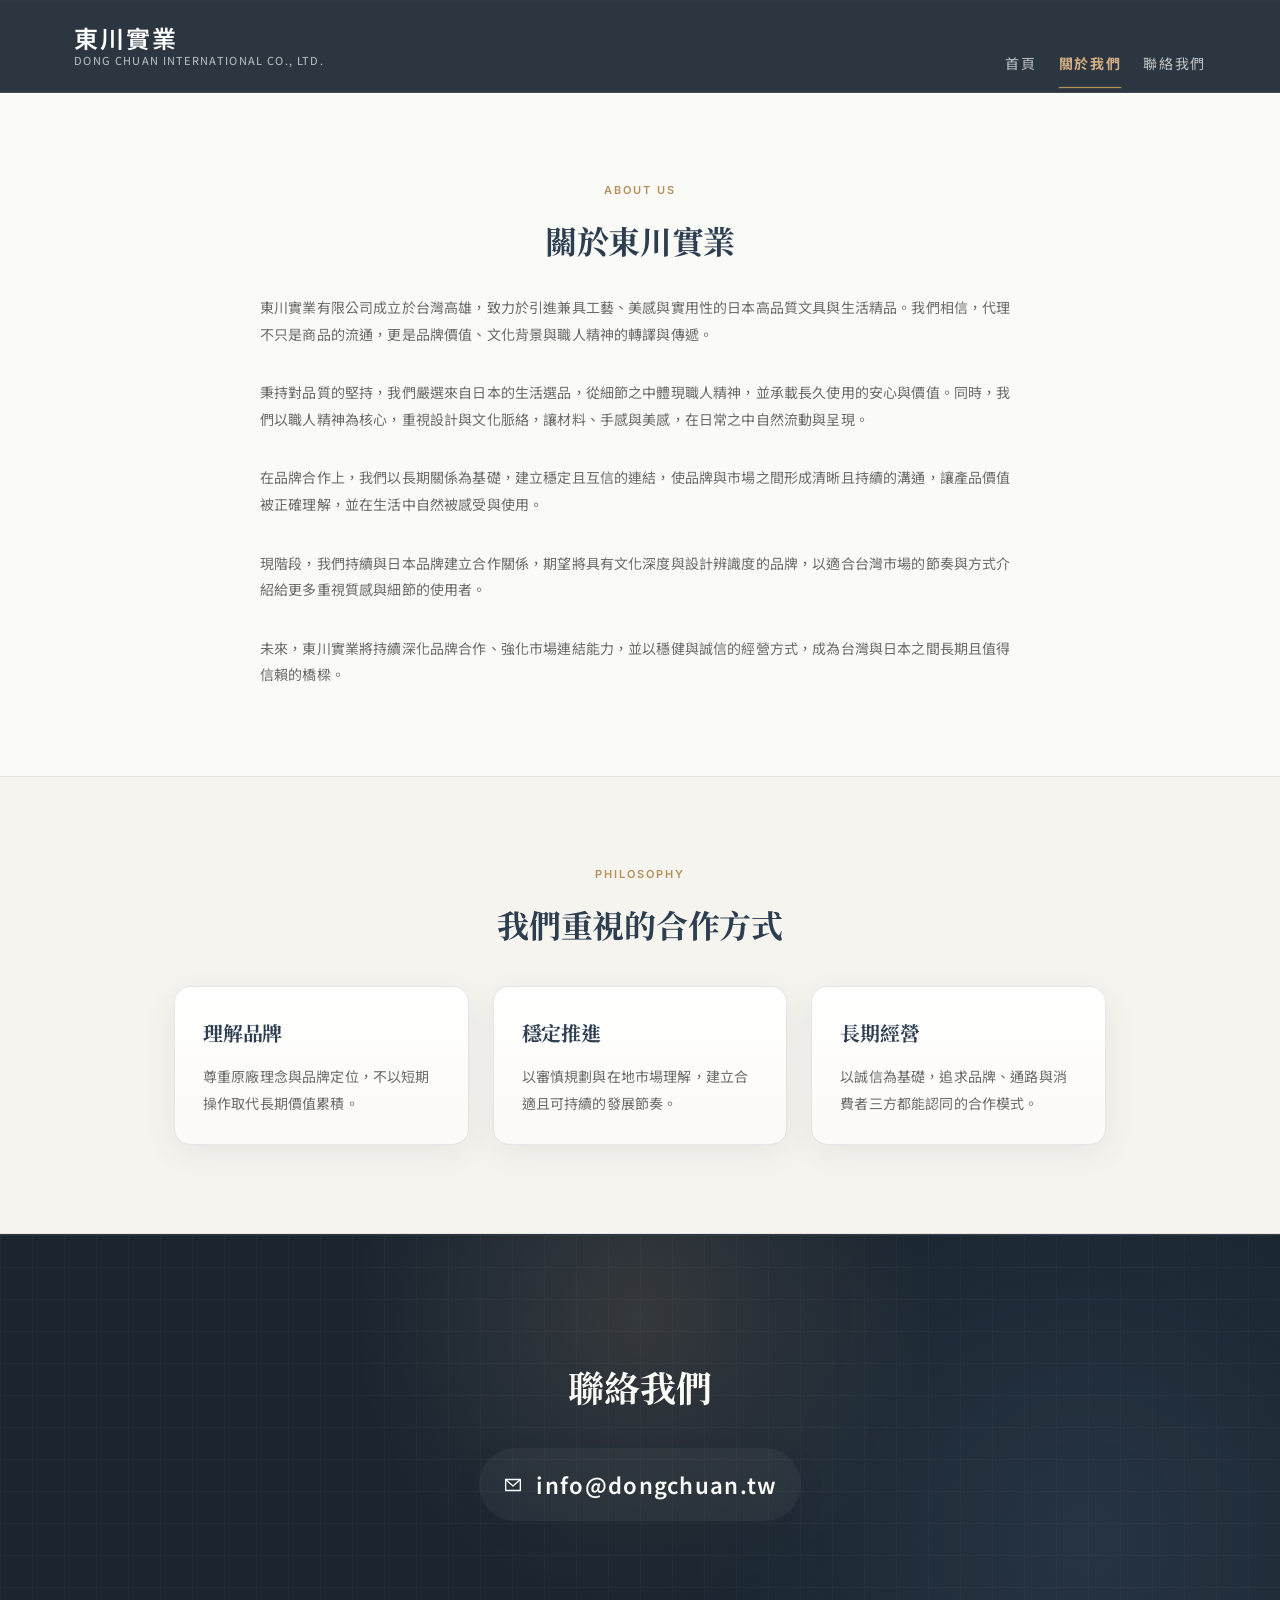
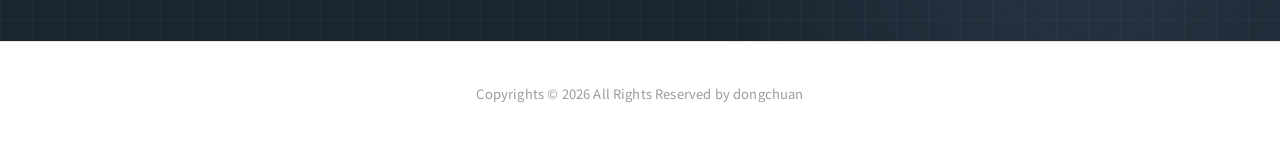
==== about/index.html @ af698794 "首頁增加代理的產品卡片" ====
<!DOCTYPE html>
<html lang="zh-Hant">
<head>
  <meta charset="UTF-8" />
  <meta name="viewport" content="width=device-width, initial-scale=1.0" />
  <meta name="description" content="關於東川實業有限公司 - 來自高雄的日本高級文具與生活精品代理夥伴。" />
  <title>關於我們 | 東川實業有限公司</title>
  <link rel="preconnect" href="https://fonts.googleapis.com">
  <link rel="preconnect" href="https://fonts.gstatic.com" crossorigin>
  <link href="https://fonts.googleapis.com/css2?family=Noto+Sans+TC:wght@300;400;500;600;700&family=Noto+Serif+TC:wght@400;600;700&family=Inter:wght@300;400;500;600;700&display=swap" rel="stylesheet">
  <link rel="stylesheet" href="/assets/css/style.css" />
</head>
<body class="about-page page-active-blue">
  <header class="site-header">
    <div class="container nav-wrap">
      <a href="/home/" class="logo" aria-label="東川實業首頁">
        <img class="logo-mark" src="/assets/images/dc-logo.png" alt="東川實業 logo" style="display:none;" />
        <span class="logo-text">
          <strong class="">東川實業</strong>
          <small>Dong Chuan International Co., Ltd.</small>
        </span>
      </a>

      <button class="nav-toggle" id="navToggle" aria-label="切換選單" aria-expanded="false" aria-controls="siteNav">
        <span></span><span></span><span></span>
      </button>

      <nav class="site-nav" id="siteNav">
        <a href="/home/" class="">首頁</a>
        <a href="/about/" class="active">關於我們</a>
        <a href="/contact/" class="">聯絡我們</a>
      </nav>
    </div>
  </header>

  <main>
    <section class="section about-intro">
      <div class="container narrow">
        <div class="section-heading center">
          <p class="eyebrow">ABOUT US</p>
          <h2 class="">關於東川實業</h2>
        </div>
        <p class="lead">
          東川實業有限公司成立於台灣高雄，致力於引進兼具工藝、美感與實用性的日本高品質文具與生活精品。我們相信，代理不只是商品的流通，更是品牌價值、文化背景與職人精神的轉譯與傳遞。
        </p>
        <p class="lead">
          秉持對品質的堅持，我們嚴選來自日本的生活選品，從細節之中體現職人精神，並承載長久使用的安心與價值。同時，我們以職人精神為核心，重視設計與文化脈絡，讓材料、手感與美感，在日常之中自然流動與呈現。
        </p>
        <p class="lead">
          在品牌合作上，我們以長期關係為基礎，建立穩定且互信的連結，使品牌與市場之間形成清晰且持續的溝通，讓產品價值被正確理解，並在生活中自然被感受與使用。
        </p>
        <p class="lead">
          現階段，我們持續與日本品牌建立合作關係，期望將具有文化深度與設計辨識度的品牌，以適合台灣市場的節奏與方式介紹給更多重視質感與細節的使用者。
        </p>
        <p class="lead">
          未來，東川實業將持續深化品牌合作、強化市場連結能力，並以穩健與誠信的經營方式，成為台灣與日本之間長期且值得信賴的橋樑。
        </p>
      </div>
    </section>

    <section class="section tone-block">
      <div class="container narrow">
        <div class="section-heading center">
          <p class="eyebrow">PHILOSOPHY</p>
          <h2 class="">我們重視的合作方式</h2>
        </div>
        <div class="philosophy-grid">
          <article>
            <h3>理解品牌</h3>
            <p>尊重原廠理念與品牌定位，不以短期操作取代長期價值累積。</p>
          </article>
          <article>
            <h3>穩定推進</h3>
            <p>以審慎規劃與在地市場理解，建立合適且可持續的發展節奏。</p>
          </article>
          <article>
            <h3>長期經營</h3>
            <p>以誠信為基礎，追求品牌、通路與消費者三方都能認同的合作模式。</p>
          </article>
        </div>
      </div>
    </section>

    <section class="contact-cta">
      <div class="container">
        <h2 class="contact-cta-title">
          聯絡我們
        </h2>

        <a href="mailto:info@dongchuan.tw" class="contact-cta-link">
          <svg viewBox="0 0 24 24" fill="none" stroke-width="1.5" stroke-linecap="round" stroke-linejoin="round" aria-hidden="true">
            <path d="M4 6h16v12H4z"></path>
            <path d="M4 6l8 7 8-7"></path>
          </svg>
          <span>
            info@dongchuan.tw
          </span>
        </a>
      </div>
    </section>
  </main>

  <footer class="site-footer copyright-bar">
    <div class="container footer-grid footer-grid-center">
      <div>
        <p>Copyrights © <span id="year">2026</span> All Rights Reserved by dongchuan</p>
      </div>
    </div>
  </footer>

  <script src="/assets/js/main.js"></script>
</body>
</html>
---- assets/css/style.css ----
/* ============================================================
   Dong Chuan CIS-inspired site theme
   ============================================================ */
:root {
  --primary-light: #5d7a96;
  --primary: #2c3e50;
  --primary-dark: #1a2530;
  --accent-light: #d4af84;
  --accent: #b5915a;
  --accent-dark: #8b6d3e;
  --bg: #fafaf7;
  --surface: #ffffff;
  --surface-soft: #f6f4ef;
  --border: #e8e3db;
  --text: #1c1c1e;
  --text-secondary: #6b6b6b;
  --text-muted: #9b9b9b;
  --success: #4a8c6a;
  --warning: #d4935a;
  --error: #c05151;
  --info: #4a7ab5;
  --font-serif: "Noto Serif TC", serif;
  --font-sans: "Noto Sans TC", "Helvetica Neue", sans-serif;
  --font-en: "Inter", sans-serif;
  --shadow-soft: 0 1px 4px rgba(44, 62, 80, 0.06);
  --shadow-card: 0 2px 8px rgba(44, 62, 80, 0.08);
  --shadow-medium: 0 4px 16px rgba(44, 62, 80, 0.1);
  --radius-xs: 4px;
  --radius-sm: 8px;
  --radius-md: 12px;
  --radius-lg: 16px;
  --radius-xl: 24px;
  --radius-full: 9999px;
  --transition: all 0.2s ease;
}

*,
*::before,
*::after {
  box-sizing: border-box;
}

html {
  scroll-behavior: smooth;
}

body {
  margin: 0;
  font-family: var(--font-sans);
  background: var(--bg);
  color: var(--text);
  line-height: 1.8;
  letter-spacing: 0.01em;
  -webkit-font-smoothing: antialiased;
  text-rendering: optimizeLegibility;
}

img {
  max-width: 100%;
  display: block;
}

a {
  color: inherit;
  text-decoration: none;
}

code {
  font-family: "SF Mono", "Menlo", monospace;
  background: #f0ede8;
  color: var(--primary);
  padding: 1px 6px;
  border-radius: 4px;
  font-size: 0.85em;
}

.container {
  max-width: 1180px;
  margin: 0 auto;
  padding: 0 24px;
}

/* ============================================================
   Header & Navigation
   ============================================================ */
.site-header {
  position: sticky;
  top: 0;
  z-index: 100;
  background: rgba(26, 37, 48, 0.92);
  backdrop-filter: blur(18px);
  -webkit-backdrop-filter: blur(18px);
  border-bottom: 1px solid rgba(232, 227, 219, 0.12);
  box-shadow: 0 1px 0 rgba(255, 255, 255, 0.03) inset;
}

.nav-wrap {
  display: flex;
  justify-content: space-between;
  align-items: center;
  gap: 24px;
  min-height: 92px;
}

.logo {
  display: flex;
  align-items: center;
  gap: 22px;
  color: #ffffff;
}

.logo-mark {
  display: block;
  width: auto;
  height: calc(28px * 1.05 + 10px + 12px * 1.1);
  max-width: 120px;
  flex-shrink: 0;
  object-fit: contain;
  object-position: center;
}

.logo-text {
  display: flex;
  flex-direction: column;
  gap: 4px;
  line-height: 1.25;
  justify-content: center;
}

.logo-text strong {
  font-size: 24px;
  font-weight: 600;
  letter-spacing: 0.08em;
  color: #ffffff;
  line-height: 1.05;
}

.logo-text small {
  font-size: 11px;
  letter-spacing: 0.12em;
  color: rgba(250, 250, 247, 0.72);
  line-height: 1.15;
  text-transform: uppercase;
}

.site-nav {
  display: flex;
  align-items: flex-end;
  justify-content: flex-end;
  gap: 22px;
  align-self: flex-end;
  margin-bottom: 4px;
}

.site-nav a {
  position: relative;
  display: inline-block;
  color: rgba(250, 250, 247, 0.72);
  font-size: 14px;
  letter-spacing: 0.12em;
  padding: 10px 0 12px;
  transition: color 0.2s ease;
  text-transform: uppercase;
}

.site-nav a:hover,
.site-nav a.active {
  color: #ffffff;
}

.site-nav a.active::after {
  content: "";
  position: absolute;
  left: 0;
  right: 0;
  bottom: 0;
  height: 1px;
  background: var(--accent);
  box-shadow: 0 0 0 1px rgba(181, 145, 90, 0.12);
}

.page-active-blue .site-nav a.active {
  color: var(--accent-light);
  font-weight: 700;
}

.nav-toggle {
  display: none;
  width: 44px;
  height: 44px;
  border: 0;
  background: transparent;
  padding: 0;
  cursor: pointer;
  align-items: center;
  justify-content: center;
  color: #ffffff;
  flex-direction: column;
  gap: 4px;
}

.nav-toggle span {
  display: block;
  width: 16px;
  height: 2px;
  background: #ffffff;
}

/* Old nav aliases kept for compatibility */
.navbar {
  display: flex;
  justify-content: space-between;
  align-items: center;
  gap: 20px;
  min-height: 76px;
  padding: 0;
  border-bottom: 1px solid rgba(217, 214, 207, 0.85);
  background: rgba(246, 244, 239, 0.9);
  backdrop-filter: blur(14px);
}

.nav-links {
  display: flex;
  align-items: center;
  flex-wrap: wrap;
  gap: 24px;
}

.nav-links a {
  font-size: 13px;
  color: var(--text-secondary);
  letter-spacing: 0.08em;
  transition: color 0.25s ease;
}

.nav-links a:hover {
  color: var(--primary);
}

.logo-placeholder {
  width: 42px;
  height: 42px;
  border: 1px solid var(--primary);
  display: flex;
  align-items: center;
  justify-content: center;
  font-size: 12px;
  letter-spacing: 0.18em;
  background: transparent;
}

.logo img {
  height: 40px;
  width: auto;
  display: block;
}

/* ============================================================
   Hero
   ============================================================ */
.home-hero {
  position: relative;
  overflow: hidden;
  min-height: 84vh;
  display: flex;
  align-items: center;
  justify-content: center;
  text-align: center;
  padding: 96px 0;
  background-color: var(--primary-dark);
  background-image:
    linear-gradient(rgba(26, 37, 48, 0.60), rgba(26, 37, 48, 0.68)),
    url('/assets/images/hero-bg.jpg'),
    radial-gradient(ellipse 55% 50% at 75% 25%, rgba(181, 145, 90, 0.18) 0%, transparent 70%),
    radial-gradient(ellipse 42% 58% at 15% 75%, rgba(93, 122, 150, 0.24) 0%, transparent 70%),
    linear-gradient(rgba(250, 250, 247, 0.03) 1px, transparent 1px),
    linear-gradient(90deg, rgba(250, 250, 247, 0.03) 1px, transparent 1px);
  background-position: center center, center center, center center, center center, top left, top left;
  background-repeat: no-repeat, no-repeat, no-repeat, no-repeat, repeat, repeat;
  background-size: 100% 100%, cover, 100% 100%, 100% 100%, 32px 32px, 32px 32px;
}

.home-hero::before {
  content: "";
  position: absolute;
  inset: 0;
  background: linear-gradient(180deg, rgba(26, 37, 48, 0.1), rgba(26, 37, 48, 0.35));
  pointer-events: none;
}

.home-hero-overlay {
  position: absolute;
  inset: 0;
  background:
    radial-gradient(circle at 50% 20%, rgba(212, 175, 132, 0.14), transparent 40%),
    radial-gradient(circle at 85% 75%, rgba(93, 122, 150, 0.16), transparent 35%);
  pointer-events: none;
}

.home-hero-inner {
  position: relative;
  z-index: 1;
  max-width: 760px;
  padding: 96px 24px;
  text-align: center;
}

.hero-eyebrow,
.section-eyebrow,
.group-label,
.type-tag,
.font-role {
  display: inline-flex;
  align-items: center;
  gap: 10px;
  font-family: var(--font-en);
  font-size: 11px;
  font-weight: 700;
  letter-spacing: 0.18em;
  text-transform: uppercase;
  color: var(--accent);
}

.hero-eyebrow {
  margin-bottom: 18px;
  justify-content: center;
}

.hero-eyebrow::before,
.hero-eyebrow::after,
.section-eyebrow span,
.group-label-dot {
  content: "";
  display: block;
  width: 20px;
  height: 1px;
  background: currentColor;
  opacity: 0.6;
}

.section-eyebrow span {
  width: 18px;
}

.home-hero-title {
  margin: 0;
  font-family: var(--font-serif);
  font-size: clamp(42px, 6vw, 64px);
  line-height: 1.18;
  font-weight: 700;
  letter-spacing: -0.02em;
  color: #fafaf7;
}

.home-hero-copy {
  margin: 22px auto 0;
  max-width: 620px;
  font-size: 15px;
  line-height: 1.9;
  color: rgba(250, 250, 247, 0.72);
}

.hero-chips {
  display: flex;
  flex-wrap: wrap;
  justify-content: center;
  gap: 12px;
  margin-top: 36px;
}

.hero-chip {
  display: inline-flex;
  align-items: center;
  gap: 10px;
  padding: 8px 16px 8px 10px;
  border-radius: var(--radius-full);
  border: 1px solid rgba(255, 255, 255, 0.1);
  background: rgba(255, 255, 255, 0.06);
  backdrop-filter: blur(8px);
}

.chip-dot {
  width: 14px;
  height: 14px;
  border-radius: 50%;
  flex-shrink: 0;
}

.chip-label {
  font-family: var(--font-en);
  font-size: 11px;
  font-weight: 500;
  letter-spacing: 0.08em;
  color: rgba(250, 250, 247, 0.78);
}

.hero,
.page-hero {
  position: relative;
}

.page-hero {
  background: #ffffff;
  border-bottom: 1px solid var(--border);
}

.small-hero {
  padding: 120px 0 110px;
}

.narrow {
  max-width: 980px;
}

.eyebrow {
  margin: 0 0 18px;
  font-size: 12px;
  letter-spacing: 0.16em;
  color: var(--text-muted);
}

.page-hero h1,
.section-heading h2,
.team-card h3,
.philosophy-grid h3,
.contact-card h3,
.home-value-title,
.contact-cta-title,
.home-placeholder-title {
  color: var(--primary);
}

.page-hero h1 {
  margin: 0;
  font-family: var(--font-serif);
  font-size: clamp(40px, 5vw, 52px);
  line-height: 1.35;
  font-weight: 700;
  letter-spacing: 0.05em;
}

/* ============================================================
   Shared Section Structure
   ============================================================ */
.section {
  background: var(--bg);
  border-bottom: 1px solid var(--border);
}

.section:last-of-type {
  border-bottom: none;
}

.section .container,
.home-values-wrap,
.home-placeholder-wrap {
  padding-top: 88px;
  padding-bottom: 88px;
}

.section-heading h2,
.home-placeholder-title {
  margin: 0 0 14px;
  font-family: var(--font-serif);
  font-size: clamp(28px, 3vw, 36px);
  font-weight: 700;
  letter-spacing: -0.01em;
}

.section-heading.center {
  text-align: center;
}

.section-heading.left {
  text-align: left;
}

.section-desc {
  margin: 0;
  max-width: 620px;
  font-size: 14px;
  line-height: 1.9;
  color: var(--text-secondary);
}

.section-heading.center .section-desc {
  margin-left: auto;
  margin-right: auto;
}

.lead,
.two-col-story p,
.philosophy-grid p,
.team-card p,
.site-footer p,
.contact-card p,
.contact-card small,
.form-note,
.form-status {
  color: var(--text-secondary);
}

.lead {
  margin: 32px 0 0;
  max-width: 760px;
  font-size: 14px;
  line-height: 2.05;
}

/* ============================================================
   Homepage
   ============================================================ */
.home-values-grid,
.philosophy-grid,
.footer-grid,
.color-grid,
.semantic-grid,
.shadow-grid,
.radius-grid,
.component-grid,
.font-cards {
  display: grid;
}

.home-values-grid {
  grid-template-columns: repeat(3, 1fr);
  gap: 24px;
  margin-top: 36px;
}

.home-value-card,
.philosophy-grid article,
.contact-form-panel,
.info-panel,
.contact-info,
.contact-card,
.team-card {
  border: 1px solid var(--border);
  background: var(--surface);
  box-shadow: var(--shadow-soft);
}

.home-value-card {
  min-height: 100%;
  padding: 30px 28px;
  border-radius: var(--radius-lg);
  background: linear-gradient(180deg, #ffffff 0%, #fbfaf6 100%);
}

.home-value-title {
  margin: 0 0 14px;
  font-family: var(--font-serif);
  font-size: 22px;
  font-weight: 700;
}

.home-value-copy {
  margin: 0;
  font-size: 14px;
  line-height: 1.9;
  color: var(--text-secondary);
}

.home-placeholder-title {
  text-align: center;
}

.home-product-card {
  display: flex;
  min-height: 320px;
  border: 1px solid var(--border);
  border-radius: var(--radius-lg);
  overflow: hidden;
  background: var(--surface);
  box-shadow: var(--shadow-soft);
}

.home-product-image {
  flex: 0 0 46%;
  background: linear-gradient(180deg, #f3efe8 0%, #ece6dd 100%);
  border-right: 1px solid var(--border);
  display: flex;
  align-items: center;
  justify-content: center;
  padding: 24px;
}

.home-product-placeholder {
  width: 100%;
  height: 100%;
  min-height: 260px;
  border-radius: var(--radius-md);
  border: 1px dashed rgba(44, 62, 80, 0.22);
  background:
    linear-gradient(135deg, rgba(93, 122, 150, 0.14), rgba(181, 145, 90, 0.18)),
    repeating-linear-gradient(
      -45deg,
      rgba(255, 255, 255, 0.35) 0,
      rgba(255, 255, 255, 0.35) 12px,
      rgba(255, 255, 255, 0.18) 12px,
      rgba(255, 255, 255, 0.18) 24px
    );
  display: flex;
  align-items: center;
  justify-content: center;
  font-family: var(--font-en);
  font-size: 12px;
  letter-spacing: 0.18em;
  text-transform: uppercase;
  color: rgba(44, 62, 80, 0.56);
}

.home-product-photo {
  width: 100%;
  height: 100%;
  min-height: 260px;
  border-radius: var(--radius-md);
  object-fit: cover;
  object-position: center;
  display: block;
}

.home-product-content {
  flex: 1;
  padding: 42px 44px;
  display: flex;
  flex-direction: column;
  justify-content: center;
}

.home-product-title {
  margin: 0 0 14px;
  font-family: var(--font-serif);
  font-size: clamp(24px, 3.2vw, 32px);
  line-height: 1.42;
  font-weight: 700;
  color: var(--primary);
}

.home-product-copy {
  margin: 0;
  max-width: 560px;
  font-size: 14px;
  line-height: 1.95;
  color: var(--text-secondary);
}

/* ============================================================
   Homepage Typography (CIS Text System)
   ============================================================ */
.home-page .home-hero-title {
  font-family: var(--font-serif);
  font-size: clamp(36px, 6vw, 56px);
  line-height: 1.2;
  letter-spacing: -0.01em;
  font-weight: 700;
}

.home-page .home-hero-copy {
  font-family: var(--font-sans);
  font-size: 15px;
  line-height: 1.8;
  color: rgba(250, 250, 247, 0.45);
}

.home-page .section-eyebrow {
  font-family: var(--font-en);
  font-size: 11px;
  font-weight: 600;
  letter-spacing: 0.18em;
}

.home-page .section-heading h2 {
  font-family: var(--font-serif);
  font-size: 32px;
  line-height: 1.35;
  letter-spacing: -0.01em;
}

.home-page .section-desc,
.home-page .home-value-copy {
  font-family: var(--font-sans);
  font-size: 14px;
  line-height: 1.9;
}

.home-page .home-value-title {
  font-family: var(--font-serif);
  font-size: 22px;
  line-height: 1.45;
  letter-spacing: -0.01em;
  color: var(--accent);
}

/* ============================================================
   About Typography (CIS Text System)
   ============================================================ */
.about-page .eyebrow {
  font-family: var(--font-en);
  font-size: 11px;
  font-weight: 600;
  letter-spacing: 0.18em;
  text-transform: uppercase;
  color: var(--accent);
}

.about-page .section-heading h2,
.about-page .philosophy-grid h3 {
  font-family: var(--font-serif);
  letter-spacing: -0.01em;
}

.about-page .section-heading h2 {
  font-size: 32px;
  line-height: 1.35;
}

.about-page .lead,
.about-page .philosophy-grid p {
  font-family: var(--font-sans);
  font-size: 14px;
  line-height: 1.9;
}

.about-page .lead {
  margin-left: auto;
  margin-right: auto;
}

/* ============================================================
   Contact Typography (CIS Text System)
   ============================================================ */
.contact-page .eyebrow {
  font-family: var(--font-en);
  font-size: 11px;
  font-weight: 600;
  letter-spacing: 0.18em;
  text-transform: uppercase;
  color: var(--accent);
}

.contact-page .section-heading h2 {
  font-family: var(--font-serif);
  font-size: 32px;
  line-height: 1.35;
  letter-spacing: -0.01em;
}

.contact-page .contact-form label span {
  font-family: var(--font-en);
  font-size: 11px;
  font-weight: 600;
  letter-spacing: 0.14em;
  text-transform: uppercase;
}

.contact-page .contact-form input,
.contact-page .contact-form select,
.contact-page .contact-form textarea {
  font-family: var(--font-sans);
  font-size: 15px;
  line-height: 1.8;
}

.contact-page .contact-form input::placeholder,
.contact-page .contact-form textarea::placeholder {
  font-size: 14px;
}

.contact-page .contact-form .btn-primary,
.contact-page .form-status {
  font-family: var(--font-sans);
}

.tone-block {
  background: var(--surface-soft);
}

.philosophy-grid {
  grid-template-columns: repeat(3, 1fr);
  gap: 24px;
  margin-top: 40px;
}

.philosophy-grid article {
  padding: 28px;
  border-radius: var(--radius-lg);
}

.philosophy-grid h3,
.team-card h3,
.contact-card h3 {
  margin: 0 0 12px;
  font-family: var(--font-serif);
  font-size: 20px;
  font-weight: 700;
}

.philosophy-grid p,
.team-card p,
.contact-card p {
  margin: 0;
  font-size: 14px;
  line-height: 1.9;
}

/* ============================================================
   About / Content Blocks
   ============================================================ */
.two-col-story,
.contact-grid {
  display: grid;
  gap: 48px;
  align-items: start;
}

.two-col-story {
  grid-template-columns: minmax(0, 1.7fr) minmax(280px, 0.9fr);
}

.contact-grid {
  grid-template-columns: minmax(0, 1.45fr) minmax(280px, 0.95fr);
}

.contact-grid-single {
  grid-template-columns: 1fr;
  justify-items: center;
}

.contact-page main {
  position: relative;
  overflow: hidden;
  background:
    radial-gradient(circle at 50% 0%, rgba(212, 175, 132, 0.10), transparent 30%),
    radial-gradient(circle at 90% 12%, rgba(93, 122, 150, 0.10), transparent 26%),
    var(--bg);
}

.contact-page main::before {
  content: "";
  position: absolute;
  inset: 0;
  background:
    linear-gradient(rgba(44, 62, 80, 0.03) 1px, transparent 1px),
    linear-gradient(90deg, rgba(44, 62, 80, 0.03) 1px, transparent 1px);
  background-size: 32px 32px;
  opacity: 0.35;
  pointer-events: none;
}

.contact-page main > * {
  position: relative;
  z-index: 1;
}

.contact-form-wrap {
  width: 100%;
}

.contact-form-panel {
  max-width: 760px;
  margin: 0 auto;
  padding: 48px 44px;
  border-radius: var(--radius-xl);
}

.info-panel,
.contact-info,
.contact-card,
.team-card,
.philosophy-grid article {
  border-radius: var(--radius-lg);
}

.info-panel,
.contact-info {
  background: var(--surface-soft);
}

.info-item + .info-item {
  margin-top: 22px;
  padding-top: 22px;
  border-top: 1px solid var(--border);
}

.info-item span,
.contact-form label span {
  display: block;
  margin-bottom: 8px;
  font-size: 12px;
  letter-spacing: 0.12em;
  color: var(--text-muted);
}

.info-item strong {
  color: var(--primary);
  font-size: 16px;
  font-weight: 500;
  line-height: 1.8;
}

.section-heading h2,
.contact-cta-title {
  font-family: var(--font-serif);
}

.section-heading h2 {
  margin-bottom: 14px;
}

/* ============================================================
   Forms
   ============================================================ */
.contact-form {
  max-width: none;
  margin: 0;
}

.contact-page .contact-form {
  display: flex;
  flex-direction: column;
}

.contact-form-panel .contact-form {
  max-width: 560px;
  margin: 0 auto;
}

.contact-page .contact-form-panel {
  position: relative;
  overflow: hidden;
  background:
    linear-gradient(180deg, rgba(255,255,255,0.98) 0%, rgba(251,250,246,0.98) 100%);
  border: 1px solid rgba(44, 62, 80, 0.10);
  box-shadow:
    0 12px 40px rgba(44, 62, 80, 0.08),
    0 2px 8px rgba(44, 62, 80, 0.05);
}

.contact-form label {
  display: block;
  margin-bottom: 18px;
}

.contact-page .contact-form label span {
  color: var(--accent);
  letter-spacing: 0.16em;
}

.contact-form input,
.contact-form select,
.contact-form textarea {
  width: 100%;
  padding: 16px 0 13px;
  margin-bottom: 0;
  border: 0;
  border-bottom: 1px solid var(--border);
  background: transparent;
  color: var(--primary);
  font: inherit;
}

.contact-form input:focus,
.contact-form select:focus,
.contact-form textarea:focus {
  outline: none;
  border-color: var(--accent);
}

.contact-form input.is-invalid,
.contact-form textarea.is-invalid {
  border-bottom-color: #c94b4b;
}

.field-error {
  display: block;
  min-height: 20px;
  margin-top: 8px;
  font-size: 12px;
  line-height: 1.4;
  color: #c94b4b;
}

.form-status {
  min-height: 24px;
  margin-top: 16px;
}

.form-note,
.form-status,
.contact-card small {
  font-size: 13px;
  line-height: 1.8;
}

textarea {
  height: 120px;
  resize: vertical;
}

/* ============================================================
   Buttons
   ============================================================ */
.btn,
button.btn {
  display: inline-flex;
  align-items: center;
  justify-content: center;
  margin-top: 36px;
  min-height: 48px;
  padding: 0 26px;
  border: 1px solid var(--primary-dark);
  border-radius: var(--radius-full);
  background: transparent;
  color: var(--primary-dark);
  font-size: 12px;
  letter-spacing: 0.12em;
  cursor: pointer;
  transition: all 0.3s ease;
}

.btn:hover,
button.btn:hover {
  background: var(--primary-dark);
  color: #fafaf7;
}

.btn-primary,
.btn-dark {
  border-color: var(--primary-dark);
  background: var(--primary-dark);
  color: #fafaf7;
  box-shadow: 0 6px 18px rgba(26, 37, 48, 0.18);
}

.btn-primary:hover,
.btn-dark:hover {
  background: var(--accent);
  border-color: var(--accent);
  color: #fafaf7;
  box-shadow: 0 10px 24px rgba(181, 145, 90, 0.26);
}

.about-page .philosophy-grid article,
.about-page .contact-cta-link,
.contact-page .contact-cta-link {
  border: 1px solid rgba(44, 62, 80, 0.12);
  box-shadow: 0 8px 32px rgba(44, 62, 80, 0.08);
}

.contact-page .contact-form input,
.contact-page .contact-form select,
.contact-page .contact-form textarea {
  border-bottom: 1px solid rgba(44, 62, 80, 0.18);
  color: var(--primary-dark);
}

.contact-page .contact-form input::placeholder,
.contact-page .contact-form textarea::placeholder {
  color: var(--text-muted);
}

.contact-page .contact-form input:focus,
.contact-page .contact-form select:focus,
.contact-page .contact-form textarea:focus {
  border-color: var(--accent);
}

.contact-page .form-status {
  color: var(--text-secondary);
}

.contact-page .contact-form .btn-primary {
  align-self: flex-end;
}

.about-page .philosophy-grid article {
  background: linear-gradient(180deg, #ffffff 0%, #fbfaf6 100%);
}

/* ============================================================
   Contact CTA & Footer
   ============================================================ */
.contact-cta {
  position: relative;
  overflow: hidden;
  background:
    radial-gradient(circle at 50% 20%, rgba(212, 175, 132, 0.14), transparent 40%),
    radial-gradient(circle at 85% 75%, rgba(93, 122, 150, 0.18), transparent 35%),
    var(--primary-dark);
  border-top: 1px solid rgba(232, 227, 219, 0.1);
}

.contact-cta::before {
  content: "";
  position: absolute;
  inset: 0;
  background:
    linear-gradient(rgba(250, 250, 247, 0.03) 1px, transparent 1px),
    linear-gradient(90deg, rgba(250, 250, 247, 0.03) 1px, transparent 1px);
  background-size: 32px 32px, 32px 32px;
  pointer-events: none;
}

.contact-cta .container {
  position: relative;
  z-index: 1;
  padding-top: 120px;
  padding-bottom: 120px;
  text-align: center;
}

.contact-cta-title {
  margin: 0 0 28px;
  font-size: clamp(28px, 3vw, 36px);
  font-weight: 700;
  color: #fafaf7;
}

.contact-cta-link {
  display: inline-flex;
  align-items: center;
  gap: 12px;
  padding: 16px 22px;
  border-radius: var(--radius-full);
  border: 1px solid rgba(181, 145, 90, 0.45);
  background: rgba(255, 255, 255, 0.04);
  color: #fafaf7;
  transition: var(--transition);
}

.contact-cta-link:hover {
  transform: translateY(-2px);
  border-color: rgba(181, 145, 90, 0.75);
  background: rgba(255, 255, 255, 0.08);
}

.contact-cta-link svg {
  width: 22px;
  height: 22px;
  display: block;
  stroke: currentColor;
}

.contact-cta-link span {
  font-size: 22px;
  font-weight: 600;
  letter-spacing: 0.06em;
}

.about-page .contact-cta-link,
.contact-page .contact-cta-link {
  box-shadow: 0 8px 24px rgba(26, 37, 48, 0.16);
}

.site-footer,
.copyright-bar {
  background: #ffffff;
  border-top: 1px solid var(--border);
}

.footer-grid {
  grid-template-columns: repeat(3, 1fr);
  gap: 24px;
  padding-top: 40px;
  padding-bottom: 40px;
}

.footer-grid.footer-grid-center {
  grid-template-columns: 1fr;
  text-align: center;
}

.footer-title {
  margin: 0 0 8px;
  color: var(--primary);
  font-weight: 500;
}

.site-footer p,
.copyright-bar p {
  margin: 0 0 8px;
  font-size: 13px;
  line-height: 1.9;
  color: var(--text-muted);
}

.copyright-bar .container {
  padding-top: 40px;
  padding-bottom: 40px;
  text-align: center;
}

/* ============================================================
   Utility / Component Library from existing site
   ============================================================ */
.section-text {
  color: var(--text-secondary);
  max-width: 760px;
  font-size: 15px;
  line-height: 2;
}

.color-grid {
  grid-template-columns: repeat(auto-fill, minmax(200px, 1fr));
  gap: 20px;
}

.color-card {
  position: relative;
  background: var(--surface);
  border-radius: var(--radius-md);
  overflow: hidden;
  border: 1px solid var(--border);
  cursor: pointer;
  transition: transform 0.2s ease, box-shadow 0.2s ease;
  box-shadow: var(--shadow-soft);
}

.color-card:hover {
  transform: translateY(-4px);
  box-shadow: var(--shadow-medium);
}

.color-card.copied::after {
  content: "Copied!";
  position: absolute;
  inset: 0;
  background: rgba(44, 62, 80, 0.85);
  color: #fff;
  display: flex;
  align-items: center;
  justify-content: center;
  font-size: 13px;
  font-weight: 600;
  border-radius: var(--radius-md);
  animation: fadeOut 1.2s forwards;
}

.color-swatch {
  height: 100px;
  width: 100%;
}

.color-info {
  padding: 14px 16px;
}

.color-name {
  font-size: 13px;
  font-weight: 600;
  color: var(--text);
  margin-bottom: 4px;
}

.color-hex {
  font-family: "SF Mono", "Menlo", monospace;
  font-size: 12px;
  color: var(--text-muted);
  margin-bottom: 3px;
}

.color-var {
  font-family: "SF Mono", "Menlo", monospace;
  font-size: 11px;
  color: var(--accent);
  margin-bottom: 6px;
}

.color-use {
  font-size: 11px;
  color: var(--text-muted);
  line-height: 1.5;
}

.semantic-grid {
  grid-template-columns: repeat(auto-fill, minmax(200px, 1fr));
  gap: 20px;
}

.semantic-card {
  background: var(--surface);
  border: 1px solid var(--border);
  border-radius: var(--radius-md);
  overflow: hidden;
  cursor: pointer;
  transition: var(--transition);
  box-shadow: var(--shadow-soft);
}

.semantic-card:hover {
  transform: translateY(-4px);
  box-shadow: var(--shadow-medium);
}

.semantic-swatch {
  height: 80px;
}

.semantic-info {
  padding: 12px 14px;
}

.semantic-name {
  font-size: 12px;
  font-weight: 600;
  color: var(--text);
  margin-bottom: 2px;
}

.semantic-hex {
  font-size: 11px;
  font-family: "SF Mono", "Menlo", monospace;
  color: var(--text-muted);
}

.type-rows {
  border: 1px solid var(--border);
  border-radius: var(--radius-lg);
  overflow: hidden;
  background: var(--surface);
}

.type-row {
  display: flex;
  align-items: center;
  gap: 32px;
  padding: 24px 28px;
  border-bottom: 1px solid var(--border);
  transition: background 0.15s;
}

.type-row:last-child {
  border-bottom: none;
}

.type-row:hover {
  background: #fdfcfa;
}

.type-meta {
  width: 180px;
  flex-shrink: 0;
}

.type-spec {
  font-family: "SF Mono", "Menlo", monospace;
  font-size: 10px;
  color: var(--text-muted);
  line-height: 1.9;
}

.type-preview {
  flex: 1;
}

.font-cards {
  grid-template-columns: repeat(3, 1fr);
  gap: 20px;
  margin-bottom: 40px;
}

.font-card {
  background: var(--surface);
  border: 1px solid var(--border);
  border-radius: var(--radius-md);
  padding: 24px;
  cursor: pointer;
  transition: var(--transition);
  box-shadow: var(--shadow-soft);
}

.font-card:hover {
  transform: translateY(-3px);
  box-shadow: var(--shadow-medium);
}

.font-name {
  font-size: 13px;
  font-weight: 700;
  color: var(--primary);
  margin-bottom: 16px;
}

.font-sample {
  font-size: 26px;
  line-height: 1.4;
  color: var(--text);
}

.font-sample.serif {
  font-family: var(--font-serif);
}

.font-sample.en {
  font-family: var(--font-en);
  letter-spacing: -0.02em;
}

.font-code-block {
  margin-top: 16px;
  background: #f5f2ee;
  border-radius: var(--radius-xs);
  padding: 10px 12px;
  font-family: "SF Mono", "Menlo", monospace;
  font-size: 10px;
  color: var(--primary);
  line-height: 1.8;
}

.shadow-grid {
  grid-template-columns: repeat(auto-fill, minmax(180px, 1fr));
  gap: 24px;
}

.shadow-card {
  background: var(--surface);
  border: 1px solid var(--border);
  border-radius: var(--radius-md);
  padding: 32px 20px;
  display: flex;
  flex-direction: column;
  align-items: center;
  gap: 16px;
  cursor: pointer;
  transition: var(--transition);
}

.shadow-card:hover {
  transform: translateY(-3px);
}

.shadow-demo {
  width: 64px;
  height: 64px;
  background: var(--surface);
  border-radius: var(--radius-sm);
  border: 1px solid var(--border);
}

.shadow-label {
  font-size: 13px;
  font-weight: 600;
  color: var(--text);
}

.shadow-val {
  font-family: "SF Mono", "Menlo", monospace;
  font-size: 9px;
  color: var(--text-muted);
  text-align: center;
  line-height: 1.7;
}

.radius-grid {
  grid-template-columns: repeat(6, 1fr);
  gap: 20px;
}

.radius-card {
  background: var(--surface);
  border: 1px solid var(--border);
  border-radius: var(--radius-md);
  padding: 24px 12px;
  display: flex;
  flex-direction: column;
  align-items: center;
  gap: 14px;
  cursor: pointer;
  transition: var(--transition);
}

.radius-card:hover {
  transform: translateY(-3px);
  box-shadow: var(--shadow-card);
}

.radius-demo {
  width: 56px;
  height: 56px;
  background: var(--primary);
  opacity: 0.12;
}

.radius-name {
  font-size: 13px;
  font-weight: 600;
  color: var(--text);
}

.radius-val {
  font-family: "SF Mono", "Menlo", monospace;
  font-size: 11px;
  color: var(--accent);
}

.component-grid {
  grid-template-columns: repeat(auto-fill, minmax(320px, 1fr));
  gap: 32px;
}

.component-grid .full {
  grid-column: 1 / -1;
}

.component-card {
  background: var(--surface);
  border: 1px solid var(--border);
  border-radius: var(--radius-lg);
  overflow: hidden;
  box-shadow: var(--shadow-soft);
}

.component-preview {
  min-height: 160px;
  padding: 40px 32px;
  display: flex;
  align-items: center;
  flex-wrap: wrap;
  gap: 12px;
  background: var(--bg);
  border-bottom: 1px solid var(--border);
}

/* ============================================================
   Responsive
   ============================================================ */
@media (max-width: 768px) {
  .container {
    padding: 0 20px;
  }

  .nav-wrap {
    position: relative;
    min-height: 92px;
  }

  .logo-mark {
    width: auto;
    height: calc(28px * 1.05 + 10px + 12px * 1.1);
    max-width: 120px;
  }

  .logo {
    gap: 16px;
  }

  .logo-text strong {
    font-size: 20px;
  }

  .nav-toggle {
    display: flex;
  }

  .site-nav {
    display: none;
    position: absolute;
    top: calc(100% + 1px);
    left: 0;
    right: 0;
    background: var(--primary-dark);
    padding: 10px 20px 18px;
    flex-direction: column;
    gap: 0;
    border-top: 1px solid rgba(255, 255, 255, 0.12);
    z-index: 999;
    margin-bottom: 0;
  }

  .site-nav.open {
    display: flex;
  }

  .site-nav a {
    display: block;
    width: 100%;
    padding: 16px 0;
    border-bottom: 1px solid rgba(255, 255, 255, 0.12);
    font-size: 18px;
    letter-spacing: 0.08em;
    text-transform: none;
  }

  .small-hero {
    padding: 96px 0 84px;
  }

  .page-hero h1 {
    font-size: 38px;
  }

  .home-hero {
    min-height: 76vh;
  }

  .home-hero-inner {
    padding-top: 120px;
    padding-bottom: 104px;
  }

  .home-hero-title {
    font-size: 38px;
  }

  .home-product-card {
    flex-direction: column;
  }

  .home-product-image {
    border-right: 0;
    border-bottom: 1px solid var(--border);
  }

  .home-product-content {
    padding: 34px 28px;
  }

  .home-values-grid,
  .philosophy-grid,
  .footer-grid,
  .two-col-story,
  .contact-grid,
  .font-cards {
    grid-template-columns: 1fr;
  }

  .section .container,
  .home-values-wrap,
  .home-placeholder-wrap {
    padding-top: 72px;
    padding-bottom: 72px;
  }

  .contact-cta .container {
    padding-top: 92px;
    padding-bottom: 92px;
  }

  .contact-cta-link span {
    font-size: 18px;
  }

  .type-row {
    flex-direction: column;
    align-items: flex-start;
    gap: 16px;
  }

  .type-meta {
    width: auto;
  }

  .radius-grid {
    grid-template-columns: repeat(2, 1fr);
  }
}

@media (max-width: 480px) {
  .logo {
    gap: 12px;
  }

  .logo-mark {
    max-width: 96px;
    height: 52px;
  }

  .logo-text strong {
    font-size: 18px;
  }

  .logo-text small {
    font-size: 11px;
  }

  .home-hero-title {
    font-size: 32px;
  }

  .home-hero-copy {
    font-size: 14px;
  }

  .contact-cta-link {
    padding: 14px 18px;
  }

  .contact-cta-link span {
    font-size: 15px;
    letter-spacing: 0.03em;
  }

  .radius-grid {
    grid-template-columns: 1fr;
  }
}

@keyframes fadeOut {
  0% {
    opacity: 1;
  }
  100% {
    opacity: 0;
  }
}
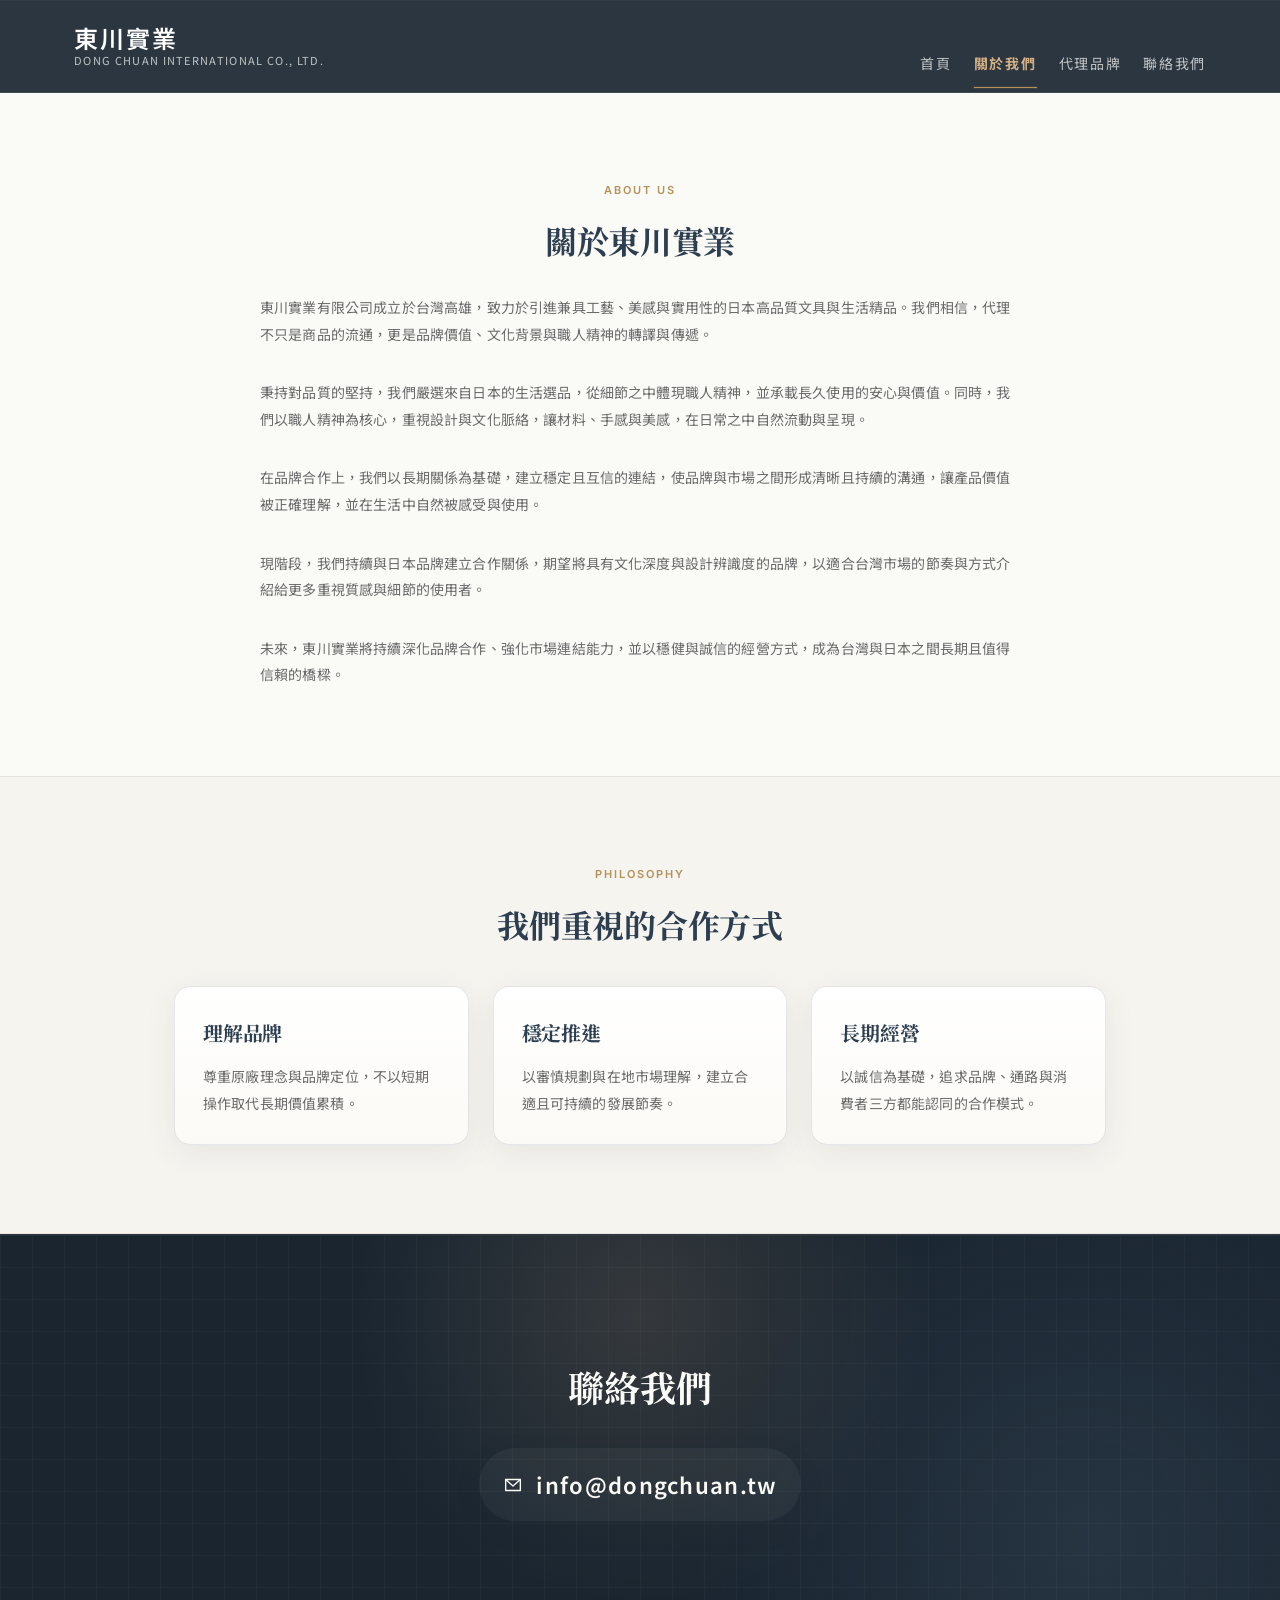
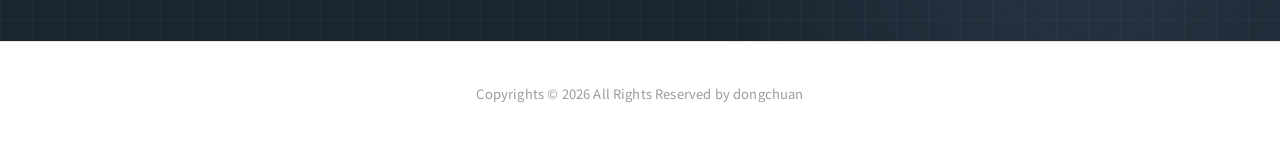
==== commit 126325d2: "Commit title feat(brand): 新增代理品牌頁與直向票卡，並同步導覽列 Commit body  新增 /brand/ 頁面 新增 CIS 風格「代理產品直向票卡」元件 第一張票卡" ====
--- a/about/index.html
+++ b/about/index.html
@@ -28,6 +28,7 @@
       <nav class="site-nav" id="siteNav">
         <a href="/home/" class="">首頁</a>
         <a href="/about/" class="active">關於我們</a>
+        <a href="/brand/">代理品牌</a>
         <a href="/contact/" class="">聯絡我們</a>
       </nav>
     </div>
--- a/assets/css/style.css
+++ b/assets/css/style.css
@@ -645,6 +645,88 @@
   color: var(--text-secondary);
 }
 
+.brand-wrap {
+  padding-top: 88px;
+  padding-bottom: 88px;
+}
+
+.brand-products {
+  margin-top: 32px;
+  display: grid;
+  grid-template-columns: repeat(3, minmax(0, 1fr));
+  gap: 24px;
+  align-items: stretch;
+}
+
+.pcard-v {
+  background: var(--surface);
+  border: 1px solid var(--border);
+  border-radius: var(--radius-lg);
+  overflow: hidden;
+  box-shadow: var(--shadow-soft);
+  height: 100%;
+  display: flex;
+  flex-direction: column;
+}
+
+.pcard-v-image {
+  width: 100%;
+  height: 240px;
+  border-bottom: 1px solid var(--border);
+  background:
+    linear-gradient(135deg, rgba(93, 122, 150, 0.15), rgba(181, 145, 90, 0.2)),
+    repeating-linear-gradient(
+      -45deg,
+      rgba(255, 255, 255, 0.36) 0,
+      rgba(255, 255, 255, 0.36) 12px,
+      rgba(255, 255, 255, 0.18) 12px,
+      rgba(255, 255, 255, 0.18) 24px
+    );
+  display: flex;
+  align-items: center;
+  justify-content: center;
+}
+
+.pcard-v-image-label {
+  font-family: var(--font-en);
+  font-size: 11px;
+  letter-spacing: 0.14em;
+  text-transform: uppercase;
+  color: rgba(44, 62, 80, 0.58);
+}
+
+.pcard-v-photo {
+  width: 100%;
+  height: 100%;
+  object-fit: cover;
+  object-position: center;
+  display: block;
+}
+
+.pcard-v-body {
+  padding: 22px 24px 26px;
+  flex: 1;
+  display: flex;
+  flex-direction: column;
+}
+
+.pcard-v-name {
+  margin: 0 0 18px;
+  font-family: var(--font-serif);
+  font-size: 20px;
+  font-weight: 700;
+  line-height: 1.45;
+  color: var(--primary);
+}
+
+.pcard-v-desc {
+  margin: 0;
+  font-size: 14px;
+  line-height: 1.9;
+  color: var(--text-secondary);
+  flex: 1;
+}
+
 /* ============================================================
    Homepage Typography (CIS Text System)
    ============================================================ */
@@ -1617,6 +1699,7 @@
   }
 
   .home-values-grid,
+  .brand-products,
   .philosophy-grid,
   .footer-grid,
   .two-col-story,
@@ -1627,7 +1710,8 @@
 
   .section .container,
   .home-values-wrap,
-  .home-placeholder-wrap {
+  .home-placeholder-wrap,
+  .brand-wrap {
     padding-top: 72px;
     padding-bottom: 72px;
   }
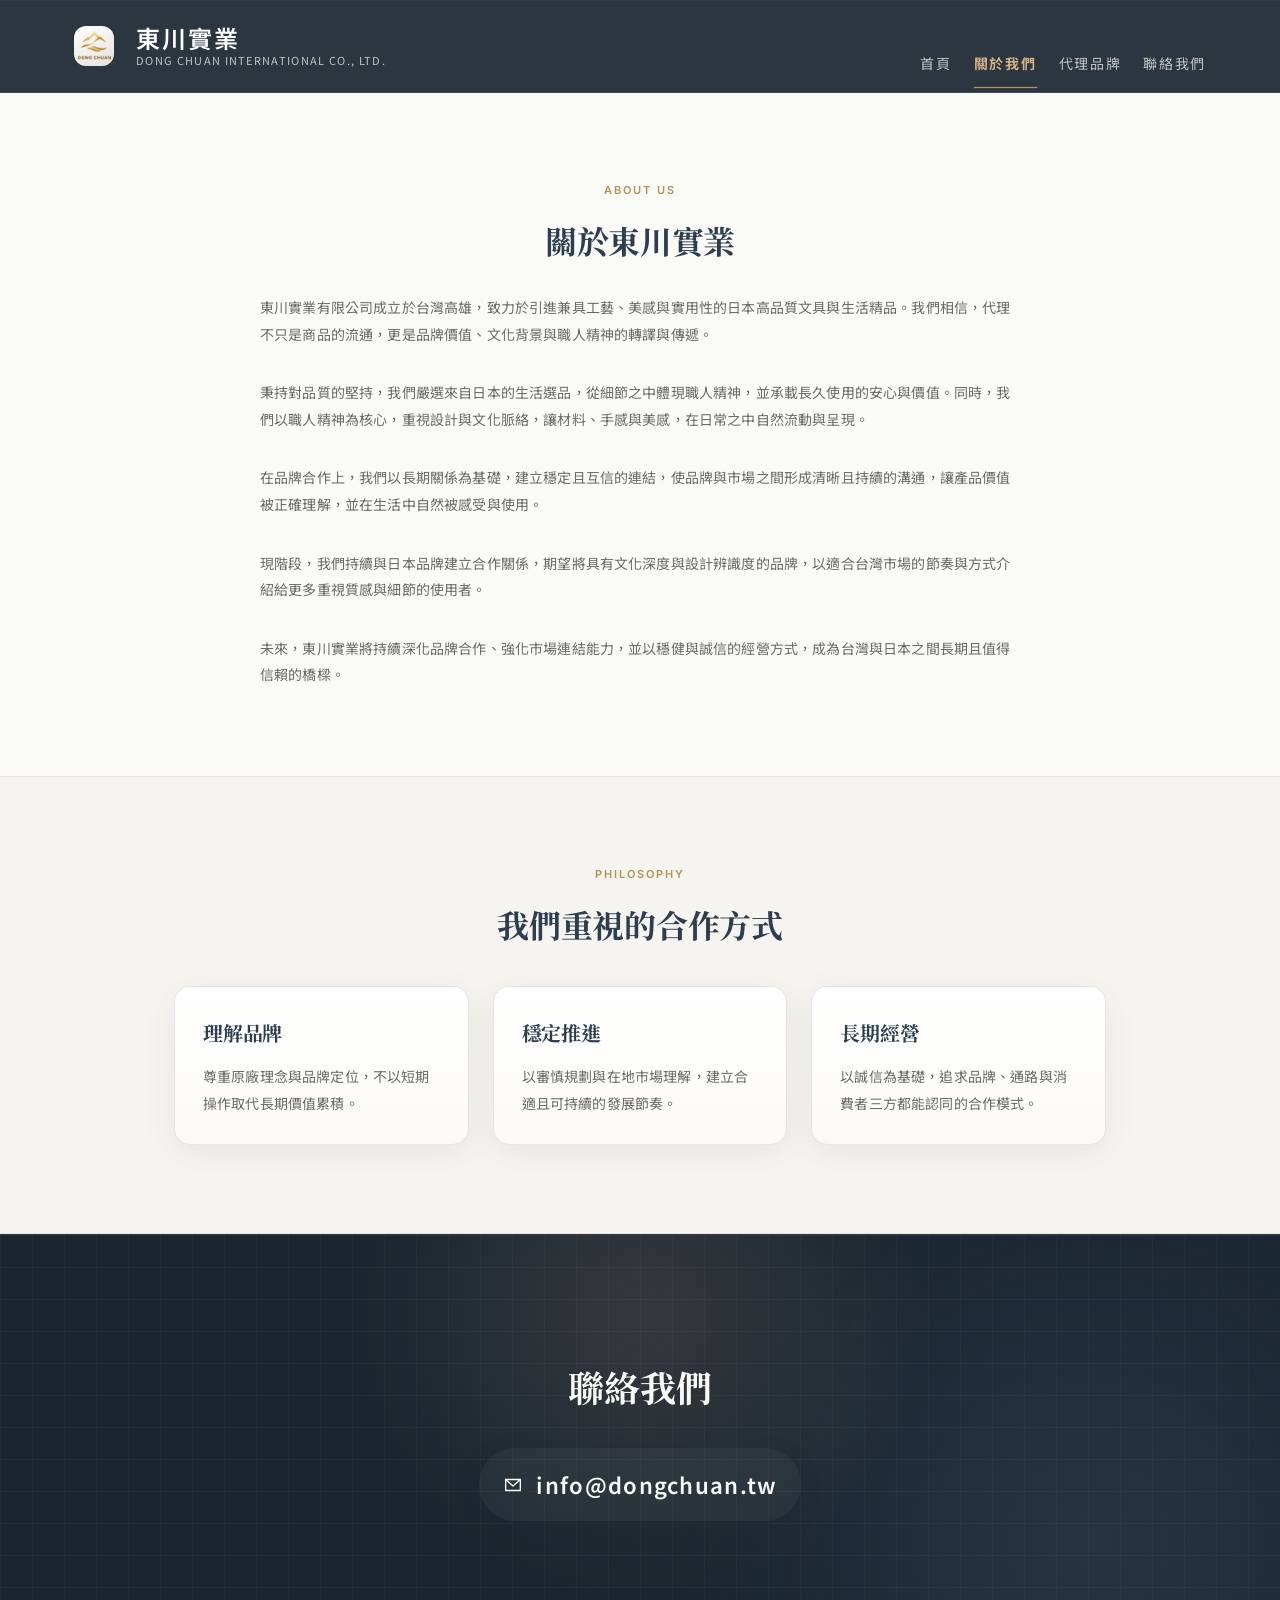
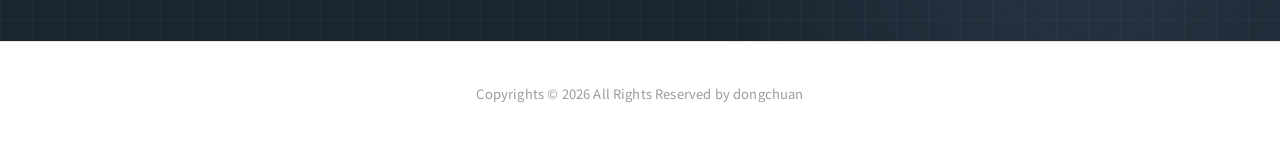
==== commit 6d5876c7: "Merge branch 'feature/首頁增加代理品牌產品跟代理品牌LOGO-區塊' into release/release-v1.0.4" ====
--- a/about/index.html
+++ b/about/index.html
@@ -5,6 +5,8 @@
   <meta name="viewport" content="width=device-width, initial-scale=1.0" />
   <meta name="description" content="關於東川實業有限公司 - 來自高雄的日本高級文具與生活精品代理夥伴。" />
   <title>關於我們 | 東川實業有限公司</title>
+  <link rel="icon" type="image/png" href="/assets/images/dongchuan-logo-icon-rounded.png" />
+  <link rel="apple-touch-icon" href="/assets/images/dongchuan-logo-icon-rounded.png" />
   <link rel="preconnect" href="https://fonts.googleapis.com">
   <link rel="preconnect" href="https://fonts.gstatic.com" crossorigin>
   <link href="https://fonts.googleapis.com/css2?family=Noto+Sans+TC:wght@300;400;500;600;700&family=Noto+Serif+TC:wght@400;600;700&family=Inter:wght@300;400;500;600;700&display=swap" rel="stylesheet">
@@ -14,7 +16,7 @@
   <header class="site-header">
     <div class="container nav-wrap">
       <a href="/home/" class="logo" aria-label="東川實業首頁">
-        <img class="logo-mark" src="/assets/images/dc-logo.png" alt="東川實業 logo" style="display:none;" />
+        <img class="logo-mark" src="/assets/images/dongchuan-logo-icon-rounded.png" alt="東川實業 logo" />
         <span class="logo-text">
           <strong class="">東川實業</strong>
           <small>Dong Chuan International Co., Ltd.</small>
--- a/assets/css/style.css
+++ b/assets/css/style.css
@@ -111,9 +111,9 @@
 
 .logo-mark {
   display: block;
-  width: auto;
-  height: calc(28px * 1.05 + 10px + 12px * 1.1);
-  max-width: 120px;
+  width: 52px;
+  height: 52px;
+  border-radius: 12px;
   flex-shrink: 0;
   object-fit: contain;
   object-position: center;
@@ -645,6 +645,96 @@
   color: var(--text-secondary);
 }
 
+.home-brand-logos .container {
+  padding-top: 56px;
+  padding-bottom: 56px;
+}
+
+.home-brand-logo-grid {
+  display: grid;
+  grid-template-columns: repeat(4, minmax(0, 1fr));
+  gap: 20px;
+}
+
+.home-brand-logo-placeholder {
+  min-height: 92px;
+  display: flex;
+  align-items: center;
+  justify-content: center;
+  font-family: var(--font-en);
+  font-size: 10px;
+  letter-spacing: 0.12em;
+  text-transform: uppercase;
+  color: rgba(44, 62, 80, 0.35);
+}
+
+.home-brand-logo-image {
+  display: block;
+  max-width: min(86%, 220px);
+  max-height: 72px;
+  width: auto;
+  height: auto;
+  object-fit: contain;
+}
+
+.home-brand-logo-placeholder[hidden] {
+  display: none !important;
+}
+
+.home-brand-logo-dots {
+  display: none;
+}
+
+@media (max-width: 1100px) {
+  .home-brand-logo-grid {
+    display: flex;
+    overflow-x: auto;
+    overscroll-behavior-x: contain;
+    scroll-snap-type: x mandatory;
+    -webkit-overflow-scrolling: touch;
+    touch-action: pan-y;
+    padding-bottom: 6px;
+    gap: 14px;
+    scrollbar-width: none;
+    cursor: grab;
+  }
+
+  .home-brand-logo-grid::-webkit-scrollbar {
+    display: none;
+  }
+
+  .home-brand-logo-placeholder {
+    flex: 0 0 clamp(200px, 66vw, 280px);
+    scroll-snap-align: start;
+  }
+
+  .home-brand-logo-grid.is-dragging {
+    cursor: grabbing;
+    user-select: none;
+  }
+
+  .home-brand-logo-dots {
+    display: flex;
+    justify-content: center;
+    gap: 8px;
+    margin-top: 10px;
+  }
+
+  .home-brand-logo-dot {
+    width: 8px;
+    height: 8px;
+    border-radius: 50%;
+    border: 0;
+    background: rgba(44, 62, 80, 0.28);
+    cursor: pointer;
+    padding: 0;
+  }
+
+  .home-brand-logo-dot.is-active {
+    background: var(--accent);
+  }
+}
+
 .brand-wrap {
   padding-top: 88px;
   padding-bottom: 88px;
@@ -727,6 +817,281 @@
   flex: 1;
 }
 
+.pcard-link-image {
+  text-decoration: none;
+  color: inherit;
+  transition: transform 0.2s ease;
+  display: block;
+}
+
+.pcard-link-image:hover {
+  transform: translateY(-2px);
+}
+
+.pcard-link-title {
+  color: inherit;
+  text-decoration: none;
+  transition: color 0.2s ease;
+}
+
+.pcard-link-title:hover {
+  color: var(--accent-dark);
+}
+
+.lp-wrap {
+  padding-top: 88px;
+  padding-bottom: 88px;
+}
+
+.lp-hero {
+  border-bottom: 1px solid var(--border);
+  background: linear-gradient(180deg, #ffffff 0%, #fbfaf6 100%);
+}
+
+.lp-title {
+  margin: 0;
+  text-align: center;
+  font-family: var(--font-serif);
+  font-size: clamp(34px, 5vw, 52px);
+  line-height: 1.2;
+  color: var(--primary);
+}
+
+.lp-content-grid {
+  display: grid;
+  grid-template-columns: repeat(2, minmax(0, 1fr));
+  gap: 24px;
+}
+
+.lp-card {
+  border: 1px solid var(--border);
+  border-radius: var(--radius-lg);
+  background: var(--surface);
+  box-shadow: var(--shadow-soft);
+  padding: 30px 28px;
+}
+
+.lp-card h2 {
+  margin: 0 0 14px;
+  font-family: var(--font-serif);
+  font-size: 28px;
+  line-height: 1.35;
+  color: var(--primary);
+}
+
+.lp-card p,
+.lp-list {
+  margin: 0;
+  font-size: 14px;
+  line-height: 1.9;
+  color: var(--text-secondary);
+}
+
+.lp-copy p + p {
+  margin-top: 14px;
+}
+
+.lp-list {
+  padding-left: 18px;
+}
+
+.lp-list li + li {
+  margin-top: 8px;
+}
+
+.lp-channel-logos {
+  display: grid;
+  grid-template-columns: repeat(4, minmax(0, 1fr));
+  gap: 14px;
+}
+
+.lp-channel-logo-box {
+  min-height: 76px;
+  border: 1px dashed rgba(44, 62, 80, 0.26);
+  border-radius: var(--radius-sm);
+  background: linear-gradient(180deg, #faf9f5 0%, #f4f1ea 100%);
+  display: flex;
+  align-items: center;
+  justify-content: center;
+  font-family: var(--font-en);
+  font-size: 11px;
+  letter-spacing: 0.12em;
+  text-transform: uppercase;
+  color: rgba(44, 62, 80, 0.52);
+}
+
+.lp-image-card {
+  text-align: center;
+}
+
+.lp-photo-mosaic {
+  display: grid;
+  grid-template-columns: repeat(3, minmax(0, 1fr));
+  grid-template-rows: repeat(3, minmax(0, 1fr));
+  aspect-ratio: 8 / 7;
+  gap: 2px;
+}
+
+.lp-photo-tile {
+  border: 1px solid rgba(44, 62, 80, 0.14);
+  border-radius: var(--radius-sm);
+  background: #f8f6f1;
+  overflow: hidden;
+  display: flex;
+  align-items: center;
+  justify-content: center;
+  text-decoration: none;
+  transition: transform 0.2s ease, box-shadow 0.2s ease, border-color 0.2s ease;
+}
+
+.lp-photo-tile:hover {
+  transform: translateY(-2px);
+  border-color: rgba(181, 145, 90, 0.55);
+  box-shadow: 0 10px 24px rgba(44, 62, 80, 0.14);
+}
+
+.lp-photo-tile img {
+  width: 100%;
+  height: 100%;
+  object-fit: cover;
+  object-position: center;
+  display: block;
+}
+
+.lp-photo-tile--a { grid-column: 1; grid-row: 1; }
+.lp-photo-tile--b { grid-column: 2; grid-row: 1; }
+.lp-photo-tile--c { grid-column: 3; grid-row: 1; }
+.lp-photo-tile--d { grid-column: 1; grid-row: 2; }
+.lp-photo-tile--e { grid-column: 2 / span 2; grid-row: 2 / span 2; }
+.lp-photo-tile--f { grid-column: 1; grid-row: 3; }
+
+.lp-contact {
+  background: var(--surface-soft);
+}
+
+.lp-contact .lp-wrap {
+  text-align: center;
+}
+
+.lp-contact h2 {
+  margin: 0 0 12px;
+  font-family: var(--font-serif);
+  font-size: 28px;
+  color: var(--primary);
+}
+
+.lp-contact p {
+  margin: 0;
+  font-size: 14px;
+  line-height: 1.95;
+  color: var(--text-secondary);
+}
+
+.lp-contact a {
+  color: var(--primary);
+}
+
+.lightbox {
+  position: fixed;
+  inset: 0;
+  z-index: 1200;
+  display: none;
+  align-items: center;
+  justify-content: center;
+  background: rgba(18, 24, 31, 0.86);
+  padding: 28px;
+}
+
+.lightbox.is-open {
+  display: flex;
+}
+
+.lightbox-stage {
+  position: relative;
+  max-width: min(1100px, 92vw);
+  max-height: 88vh;
+  display: flex;
+  align-items: center;
+  justify-content: center;
+}
+
+.lightbox-image {
+  max-width: 100%;
+  max-height: 88vh;
+  border-radius: var(--radius-md);
+  box-shadow: 0 18px 50px rgba(0, 0, 0, 0.45);
+  background: #ffffff;
+}
+
+.lightbox-btn {
+  position: absolute;
+  top: 50%;
+  transform: translateY(-50%);
+  width: 44px;
+  height: 44px;
+  border: 1px solid rgba(255, 255, 255, 0.58);
+  border-radius: 50%;
+  background: transparent;
+  color: #ffffff;
+  font-size: 24px;
+  font-weight: 700;
+  line-height: 1;
+  cursor: pointer;
+  display: inline-flex;
+  align-items: center;
+  justify-content: center;
+  z-index: 3;
+}
+
+.lightbox-btn:hover {
+  background: rgba(255, 255, 255, 0.14);
+  border-color: rgba(255, 255, 255, 0.82);
+}
+
+.lightbox-btn.prev {
+  left: 12px;
+}
+
+.lightbox-btn.next {
+  right: 12px;
+}
+
+.lightbox-close {
+  position: absolute;
+  top: 12px;
+  right: 12px;
+  width: 40px;
+  height: 40px;
+  border: 1px solid rgba(255, 255, 255, 0.58);
+  border-radius: 50%;
+  background: transparent;
+  color: #ffffff;
+  font-size: 24px;
+  font-weight: 700;
+  line-height: 1;
+  cursor: pointer;
+  z-index: 3;
+}
+
+.lightbox-close:hover {
+  background: rgba(255, 255, 255, 0.14);
+  border-color: rgba(255, 255, 255, 0.82);
+}
+
+@media (max-width: 768px) {
+  .lightbox {
+    padding: 14px;
+  }
+
+  .lightbox-stage {
+    max-width: 96vw;
+  }
+
+  .lightbox-btn.prev { left: 8px; }
+  .lightbox-btn.next { right: 8px; }
+  .lightbox-close { top: 8px; right: 8px; }
+}
+
 /* ============================================================
    Homepage Typography (CIS Text System)
    ============================================================ */
@@ -907,6 +1272,17 @@
 .contact-grid-single {
   grid-template-columns: 1fr;
   justify-items: center;
+}
+
+.about-intro .lead {
+  margin-left: auto;
+  margin-right: auto;
+  text-align: left;
+}
+
+.about-intro .container.narrow {
+  margin-left: auto;
+  margin-right: auto;
 }
 
 .contact-page main {
@@ -1618,9 +1994,8 @@
   }
 
   .logo-mark {
-    width: auto;
-    height: calc(28px * 1.05 + 10px + 12px * 1.1);
-    max-width: 120px;
+    width: 48px;
+    height: 48px;
   }
 
   .logo {
@@ -1699,7 +2074,10 @@
   }
 
   .home-values-grid,
+  .home-brand-logo-grid,
   .brand-products,
+  .lp-content-grid,
+  .lp-channel-logos,
   .philosophy-grid,
   .footer-grid,
   .two-col-story,
@@ -1711,7 +2089,8 @@
   .section .container,
   .home-values-wrap,
   .home-placeholder-wrap,
-  .brand-wrap {
+  .brand-wrap,
+  .lp-wrap {
     padding-top: 72px;
     padding-bottom: 72px;
   }
@@ -1723,6 +2102,23 @@
 
   .contact-cta-link span {
     font-size: 18px;
+  }
+
+  .lp-photo-mosaic {
+    grid-template-columns: repeat(3, minmax(0, 1fr));
+    grid-template-rows: repeat(2, minmax(0, 1fr));
+    aspect-ratio: 3 / 2;
+    gap: 8px;
+  }
+
+  .lp-photo-tile--a,
+  .lp-photo-tile--b,
+  .lp-photo-tile--c,
+  .lp-photo-tile--d,
+  .lp-photo-tile--e,
+  .lp-photo-tile--f {
+    grid-column: auto;
+    grid-row: auto;
   }
 
   .type-row {
@@ -1746,8 +2142,8 @@
   }
 
   .logo-mark {
-    max-width: 96px;
-    height: 52px;
+    width: 44px;
+    height: 44px;
   }
 
   .logo-text strong {
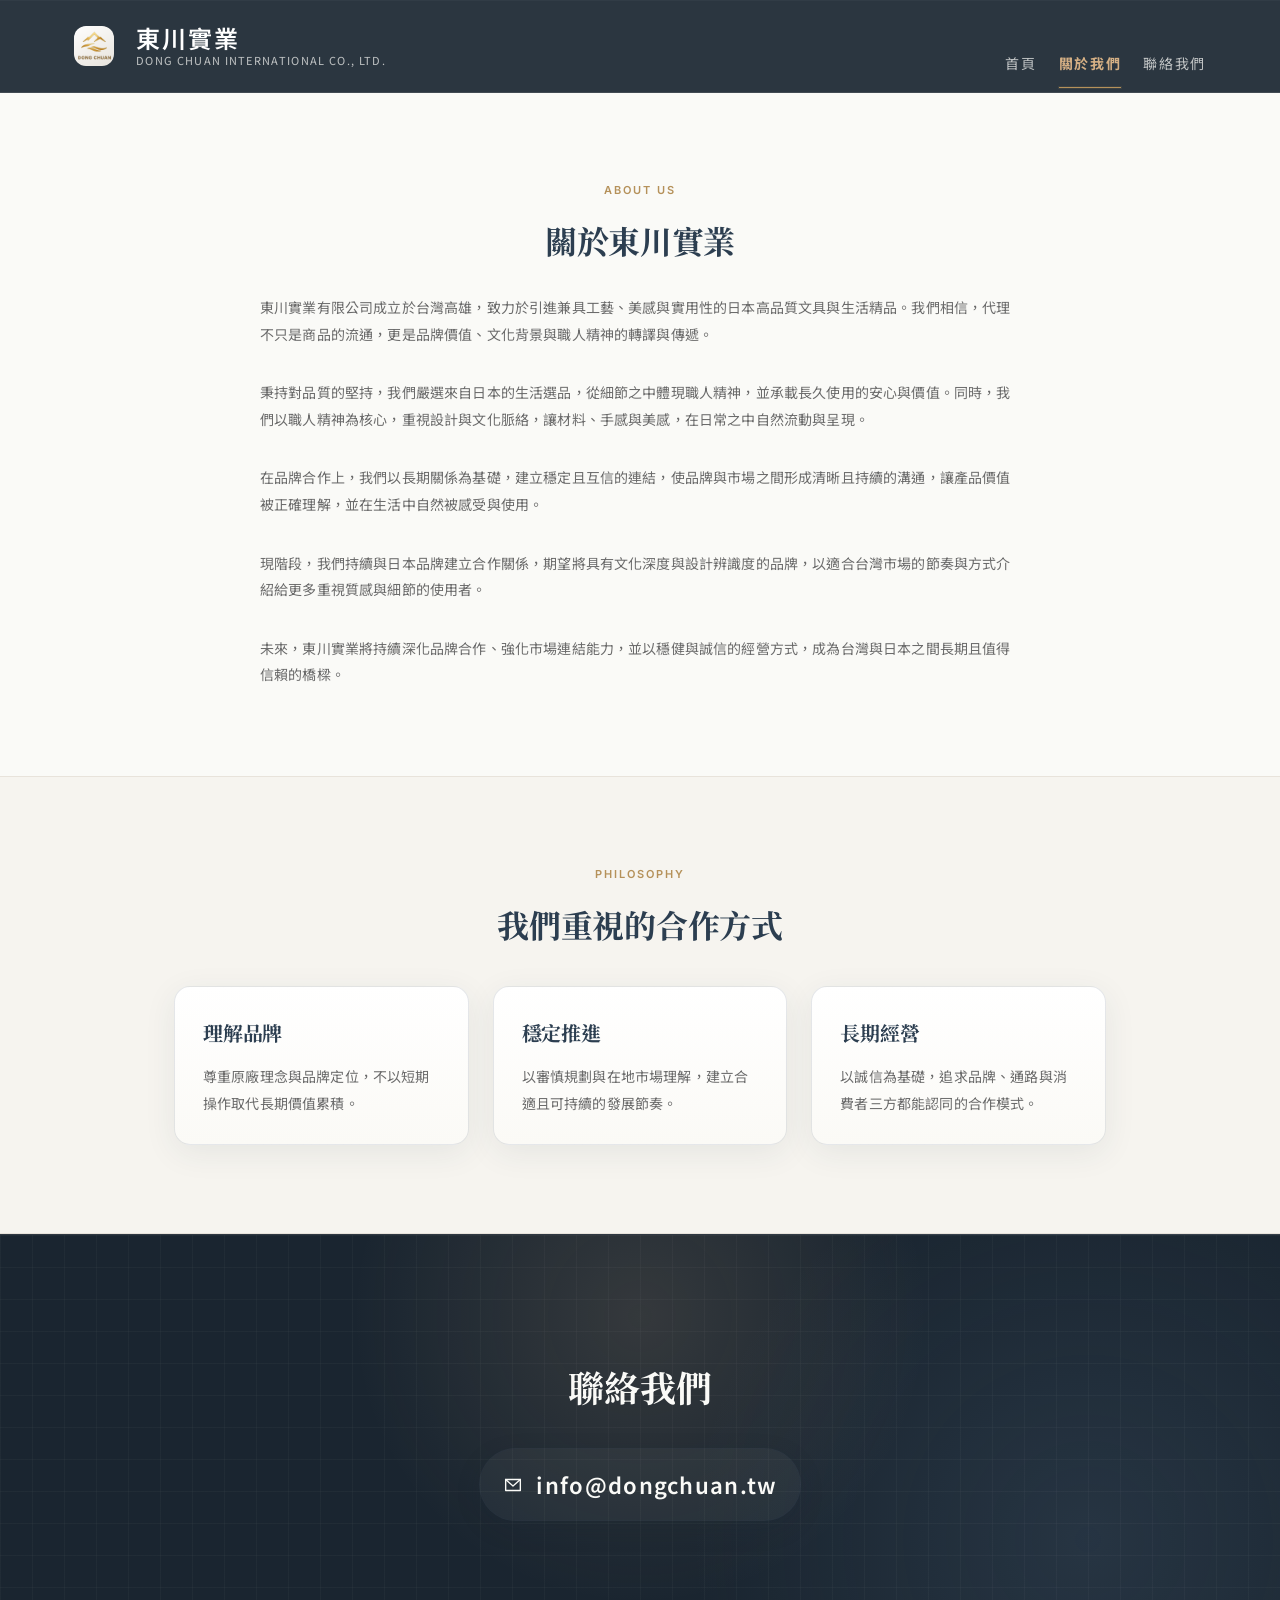
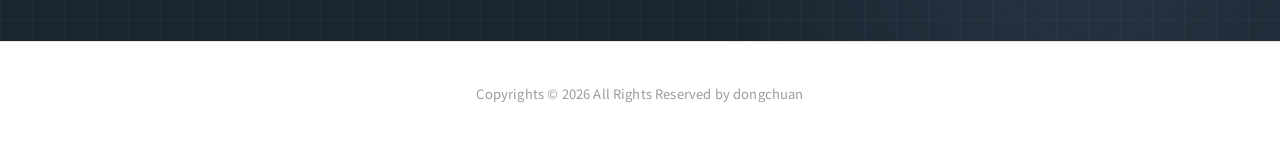
==== commit 2a317f29: "chore(nav): 全站隱藏代理品牌導覽並暫時關閉首頁代理區塊 Commit body - 導覽列的「代理品牌」改為註解寫法，統一全站 - 首頁與 home 頁的「代理產品」區塊先 hidden " ====
--- a/about/index.html
+++ b/about/index.html
@@ -30,7 +30,7 @@
       <nav class="site-nav" id="siteNav">
         <a href="/home/" class="">首頁</a>
         <a href="/about/" class="active">關於我們</a>
-        <a href="/brand/">代理品牌</a>
+        <!-- <a href="/brand/">代理品牌</a>  -->
         <a href="/contact/" class="">聯絡我們</a>
       </nav>
     </div>
--- a/assets/css/style.css
+++ b/assets/css/style.css
@@ -179,6 +179,18 @@
   box-shadow: 0 0 0 1px rgba(181, 145, 90, 0.12);
 }
 
+.site-nav a.is-disabled,
+.site-nav a[aria-disabled="true"] {
+  pointer-events: none;
+  opacity: 0.42;
+  cursor: default;
+}
+
+.site-nav a.is-disabled::after,
+.site-nav a[aria-disabled="true"]::after {
+  display: none;
+}
+
 .page-active-blue .site-nav a.active {
   color: var(--accent-light);
   font-weight: 700;
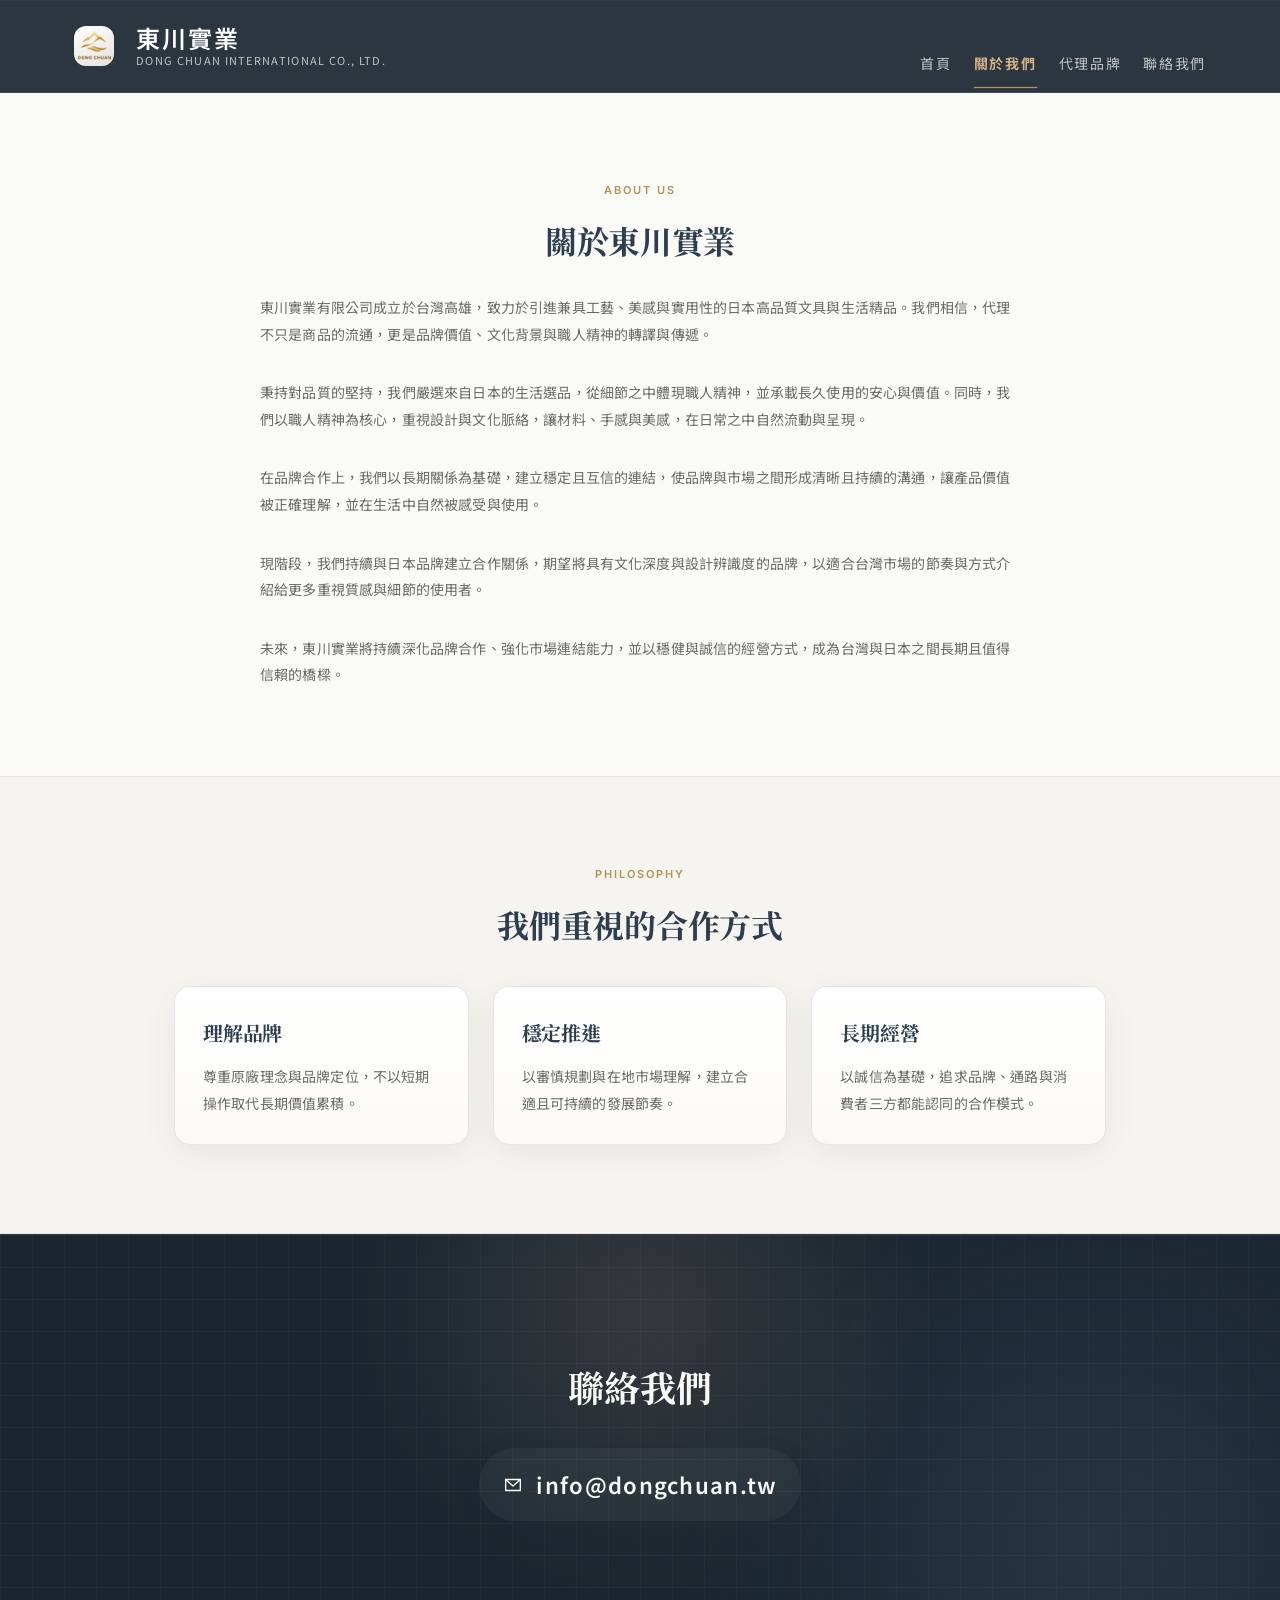
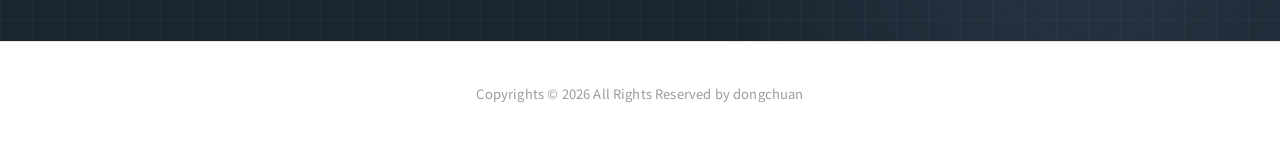
==== commit 84b3a22b: "統一導覽列並調整雅織筆記本頁面顯示" ====
--- a/about/index.html
+++ b/about/index.html
@@ -30,7 +30,7 @@
       <nav class="site-nav" id="siteNav">
         <a href="/home/" class="">首頁</a>
         <a href="/about/" class="active">關於我們</a>
-        <!-- <a href="/brand/">代理品牌</a>  -->
+        <a href="/brand/">代理品牌</a>
         <a href="/contact/" class="">聯絡我們</a>
       </nav>
     </div>
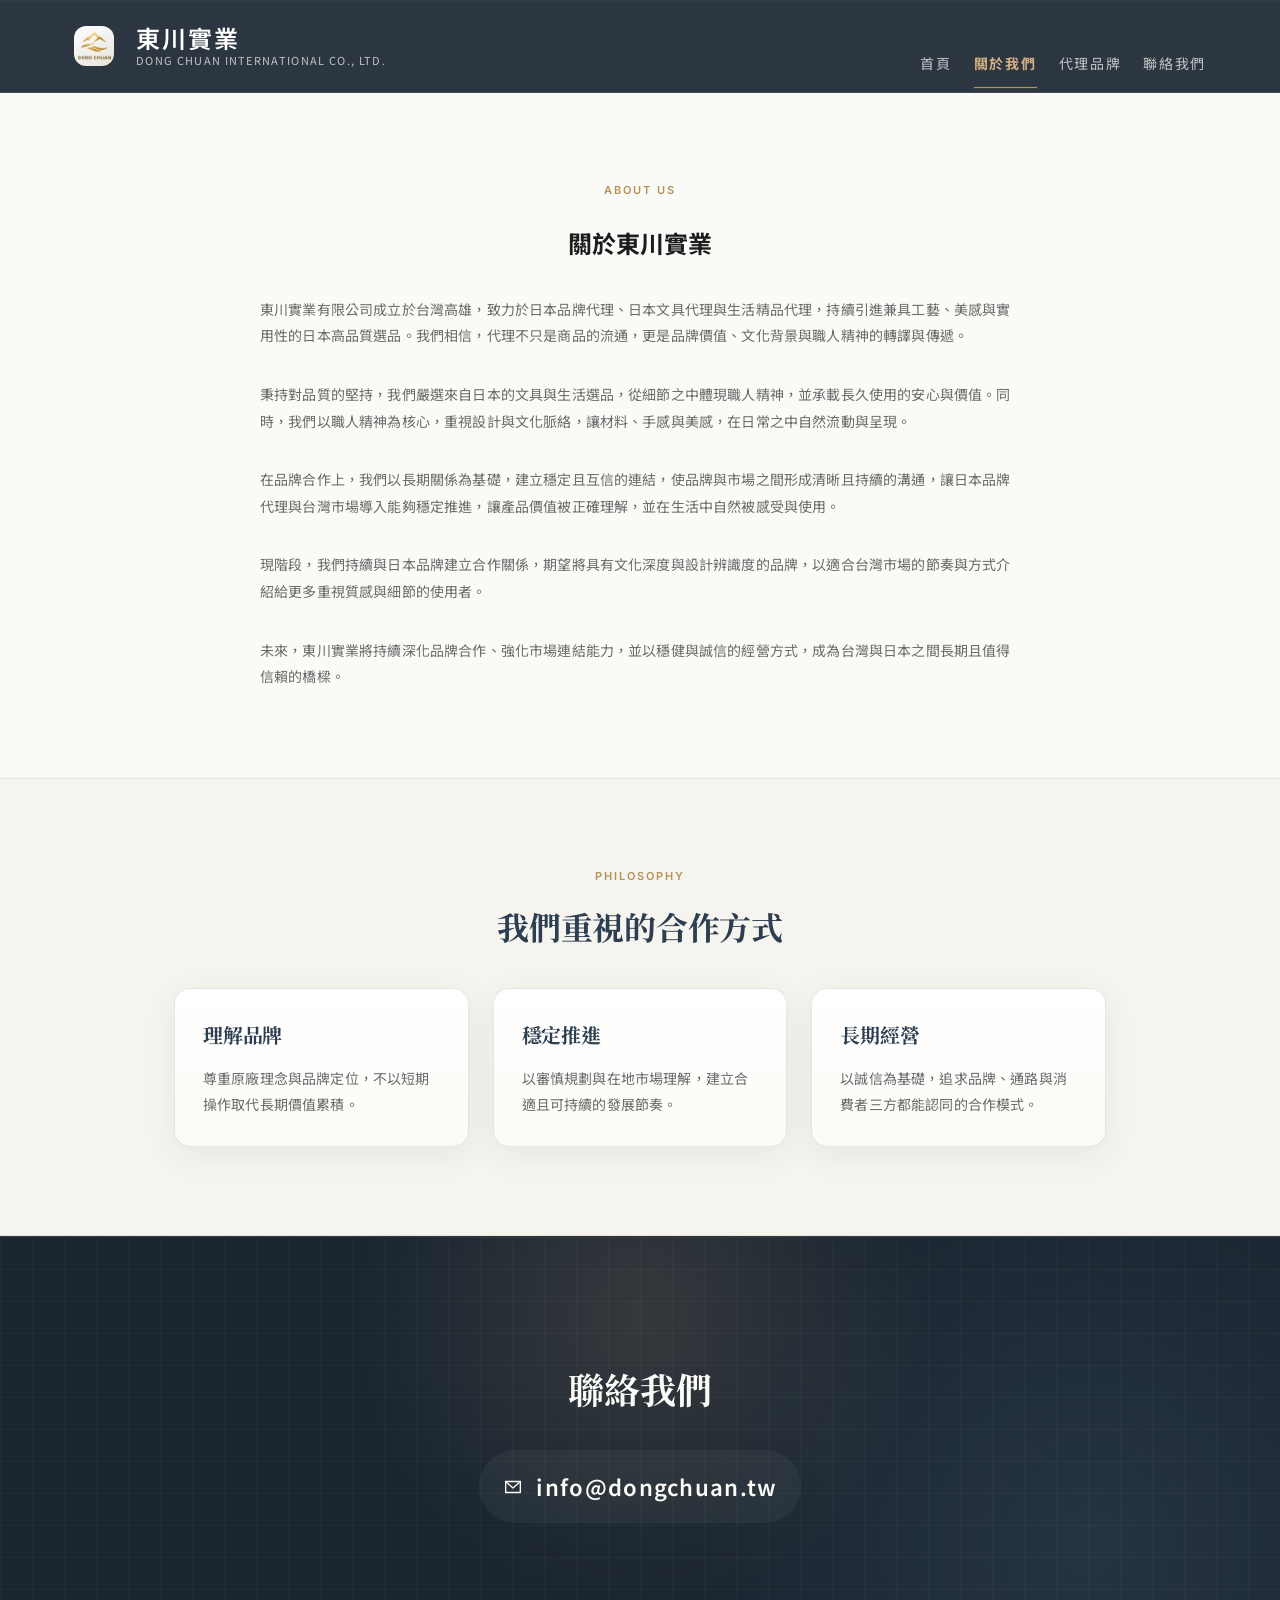
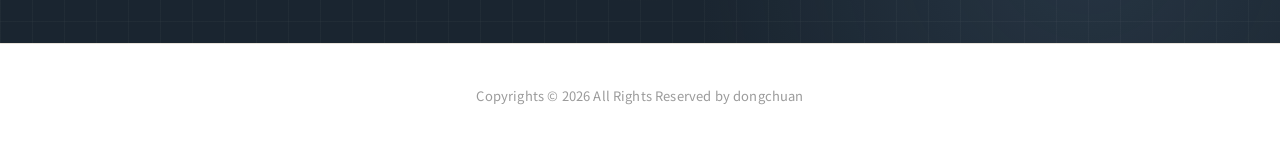
==== commit 320f3a93: "Add site-wide SEO metadata and keyword targeting" ====
--- a/about/index.html
+++ b/about/index.html
@@ -3,8 +3,75 @@
 <head>
   <meta charset="UTF-8" />
   <meta name="viewport" content="width=device-width, initial-scale=1.0" />
-  <meta name="description" content="關於東川實業有限公司 - 來自高雄的日本高級文具與生活精品代理夥伴。" />
-  <title>關於我們 | 東川實業有限公司</title>
+  <title>關於東川實業 | 日本品牌代理與文具代理夥伴</title>
+  <meta name="description" content="認識東川實業有限公司，了解我們如何以誠信、穩定合作與市場理解，成為日本品牌代理、日本文具代理與生活精品代理的長期夥伴。" />
+  <meta name="robots" content="index, follow, max-image-preview:large" />
+  <link rel="canonical" href="https://dongchuan.tw/about/" />
+  <meta property="og:locale" content="zh_TW" />
+  <meta property="og:type" content="article" />
+  <meta property="og:site_name" content="東川實業有限公司" />
+  <meta property="og:title" content="關於東川實業 | 日本品牌代理與文具代理夥伴" />
+  <meta property="og:description" content="了解東川實業的品牌理念、合作方式，以及我們如何串連日本品牌價值與台灣市場需求。" />
+  <meta property="og:url" content="https://dongchuan.tw/about/" />
+  <meta property="og:image" content="https://dongchuan.tw/assets/images/dongchuan-logo-icon-rounded.png" />
+  <meta property="og:image:alt" content="東川實業品牌識別圖像" />
+  <meta name="twitter:card" content="summary_large_image" />
+  <meta name="twitter:title" content="關於東川實業 | 日本品牌代理與文具代理夥伴" />
+  <meta name="twitter:description" content="認識東川實業的品牌理念、合作方式與長期經營方向。" />
+  <meta name="twitter:image" content="https://dongchuan.tw/assets/images/dongchuan-logo-icon-rounded.png" />
+  <script type="application/ld+json">
+    {
+      "@context": "https://schema.org",
+      "@graph": [
+        {
+          "@type": "AboutPage",
+          "@id": "https://dongchuan.tw/about/#webpage",
+          "url": "https://dongchuan.tw/about/",
+          "name": "關於東川實業 | 日本品牌代理與文具代理夥伴",
+          "description": "認識東川實業有限公司，了解我們如何以誠信、穩定合作與市場理解，成為日本品牌代理、日本文具代理與生活精品代理的長期夥伴。",
+          "inLanguage": "zh-Hant",
+          "isPartOf": {
+            "@id": "https://dongchuan.tw/#website"
+          },
+          "breadcrumb": {
+            "@id": "https://dongchuan.tw/about/#breadcrumb"
+          }
+        },
+        {
+          "@type": "WebSite",
+          "@id": "https://dongchuan.tw/#website",
+          "url": "https://dongchuan.tw/",
+          "name": "東川實業有限公司"
+        },
+        {
+          "@type": "Organization",
+          "@id": "https://dongchuan.tw/#organization",
+          "name": "東川實業有限公司",
+          "url": "https://dongchuan.tw/",
+          "email": "info@dongchuan.tw",
+          "logo": "https://dongchuan.tw/assets/images/dongchuan-logo-icon-rounded.png"
+        },
+        {
+          "@type": "BreadcrumbList",
+          "@id": "https://dongchuan.tw/about/#breadcrumb",
+          "itemListElement": [
+            {
+              "@type": "ListItem",
+              "position": 1,
+              "name": "首頁",
+              "item": "https://dongchuan.tw/home/"
+            },
+            {
+              "@type": "ListItem",
+              "position": 2,
+              "name": "關於我們",
+              "item": "https://dongchuan.tw/about/"
+            }
+          ]
+        }
+      ]
+    }
+  </script>
   <link rel="icon" type="image/png" href="/assets/images/dongchuan-logo-icon-rounded.png" />
   <link rel="apple-touch-icon" href="/assets/images/dongchuan-logo-icon-rounded.png" />
   <link rel="preconnect" href="https://fonts.googleapis.com">
@@ -41,16 +108,16 @@
       <div class="container narrow">
         <div class="section-heading center">
           <p class="eyebrow">ABOUT US</p>
-          <h2 class="">關於東川實業</h2>
+          <h1 class="">關於東川實業</h1>
         </div>
         <p class="lead">
-          東川實業有限公司成立於台灣高雄，致力於引進兼具工藝、美感與實用性的日本高品質文具與生活精品。我們相信，代理不只是商品的流通，更是品牌價值、文化背景與職人精神的轉譯與傳遞。
+          東川實業有限公司成立於台灣高雄，致力於日本品牌代理、日本文具代理與生活精品代理，持續引進兼具工藝、美感與實用性的日本高品質選品。我們相信，代理不只是商品的流通，更是品牌價值、文化背景與職人精神的轉譯與傳遞。
         </p>
         <p class="lead">
-          秉持對品質的堅持，我們嚴選來自日本的生活選品，從細節之中體現職人精神，並承載長久使用的安心與價值。同時，我們以職人精神為核心，重視設計與文化脈絡，讓材料、手感與美感，在日常之中自然流動與呈現。
+          秉持對品質的堅持，我們嚴選來自日本的文具與生活選品，從細節之中體現職人精神，並承載長久使用的安心與價值。同時，我們以職人精神為核心，重視設計與文化脈絡，讓材料、手感與美感，在日常之中自然流動與呈現。
         </p>
         <p class="lead">
-          在品牌合作上，我們以長期關係為基礎，建立穩定且互信的連結，使品牌與市場之間形成清晰且持續的溝通，讓產品價值被正確理解，並在生活中自然被感受與使用。
+          在品牌合作上，我們以長期關係為基礎，建立穩定且互信的連結，使品牌與市場之間形成清晰且持續的溝通，讓日本品牌代理與台灣市場導入能夠穩定推進，讓產品價值被正確理解，並在生活中自然被感受與使用。
         </p>
         <p class="lead">
           現階段，我們持續與日本品牌建立合作關係，期望將具有文化深度與設計辨識度的品牌，以適合台灣市場的節奏與方式介紹給更多重視質感與細節的使用者。
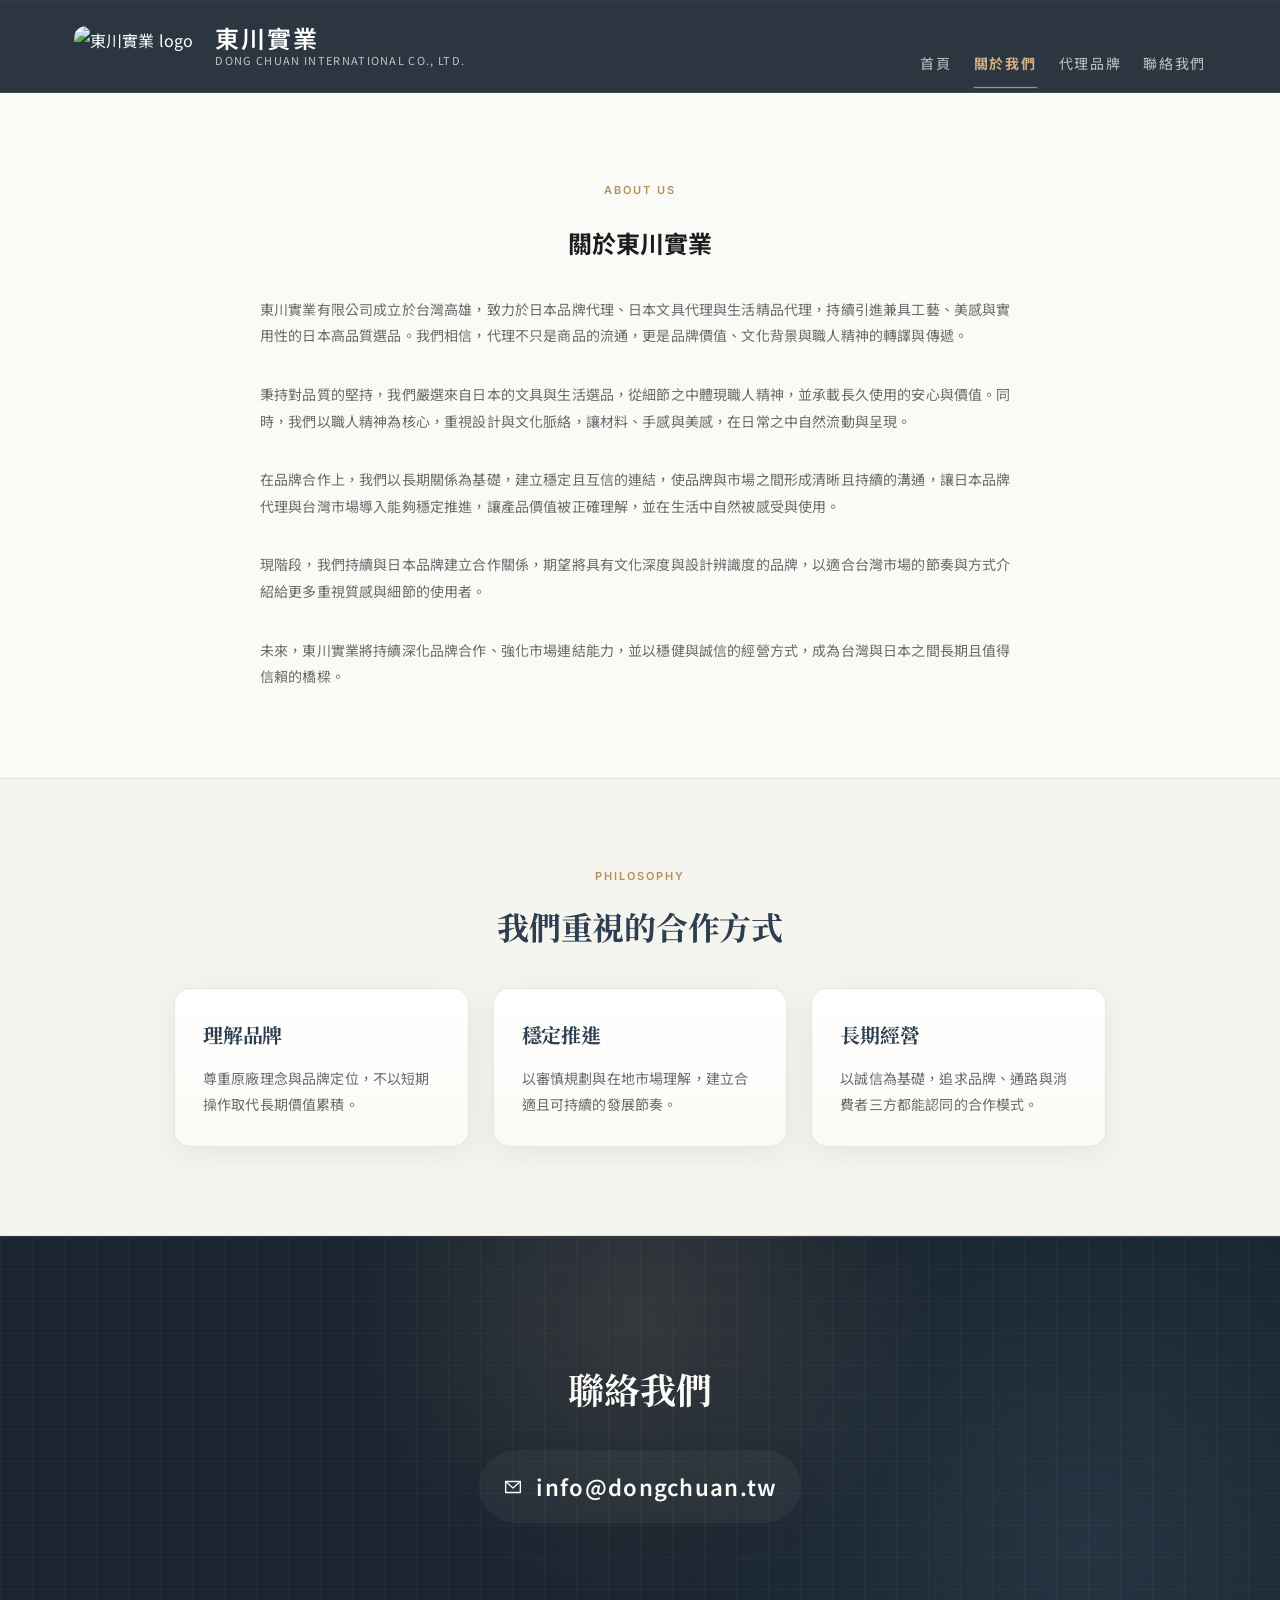
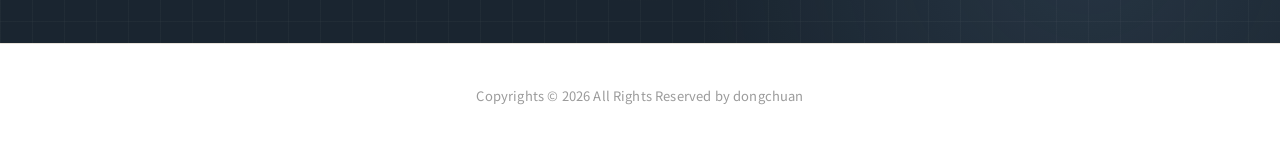
==== commit 50a3beb6: "Update CIS logo and Miyabi brand logo" ====
--- a/about/index.html
+++ b/about/index.html
@@ -13,12 +13,12 @@
   <meta property="og:title" content="關於東川實業 | 日本品牌代理與文具代理夥伴" />
   <meta property="og:description" content="了解東川實業的品牌理念、合作方式，以及我們如何串連日本品牌價值與台灣市場需求。" />
   <meta property="og:url" content="https://dongchuan.tw/about/" />
-  <meta property="og:image" content="https://dongchuan.tw/assets/images/dongchuan-logo-icon-rounded.png" />
+  <meta property="og:image" content="https://cis.dongchuan.tw/images/dongchuan-logo-icon.png" />
   <meta property="og:image:alt" content="東川實業品牌識別圖像" />
   <meta name="twitter:card" content="summary_large_image" />
   <meta name="twitter:title" content="關於東川實業 | 日本品牌代理與文具代理夥伴" />
   <meta name="twitter:description" content="認識東川實業的品牌理念、合作方式與長期經營方向。" />
-  <meta name="twitter:image" content="https://dongchuan.tw/assets/images/dongchuan-logo-icon-rounded.png" />
+  <meta name="twitter:image" content="https://cis.dongchuan.tw/images/dongchuan-logo-icon.png" />
   <script type="application/ld+json">
     {
       "@context": "https://schema.org",
@@ -49,7 +49,7 @@
           "name": "東川實業有限公司",
           "url": "https://dongchuan.tw/",
           "email": "info@dongchuan.tw",
-          "logo": "https://dongchuan.tw/assets/images/dongchuan-logo-icon-rounded.png"
+          "logo": "https://cis.dongchuan.tw/images/dongchuan-logo-icon.png"
         },
         {
           "@type": "BreadcrumbList",
@@ -72,8 +72,8 @@
       ]
     }
   </script>
-  <link rel="icon" type="image/png" href="/assets/images/dongchuan-logo-icon-rounded.png" />
-  <link rel="apple-touch-icon" href="/assets/images/dongchuan-logo-icon-rounded.png" />
+  <link rel="icon" type="image/png" href="https://cis.dongchuan.tw/images/dongchuan-logo-icon.png" />
+  <link rel="apple-touch-icon" href="https://cis.dongchuan.tw/images/dongchuan-logo-icon.png" />
   <link rel="preconnect" href="https://fonts.googleapis.com">
   <link rel="preconnect" href="https://fonts.gstatic.com" crossorigin>
   <link href="https://fonts.googleapis.com/css2?family=Noto+Sans+TC:wght@300;400;500;600;700&family=Noto+Serif+TC:wght@400;600;700&family=Inter:wght@300;400;500;600;700&display=swap" rel="stylesheet">
@@ -83,7 +83,7 @@
   <header class="site-header">
     <div class="container nav-wrap">
       <a href="/home/" class="logo" aria-label="東川實業首頁">
-        <img class="logo-mark" src="/assets/images/dongchuan-logo-icon-rounded.png" alt="東川實業 logo" />
+        <img class="logo-mark" src="https://cis.dongchuan.tw/images/dongchuan-logo-icon.png" alt="東川實業 logo" />
         <span class="logo-text">
           <strong class="">東川實業</strong>
           <small>Dong Chuan International Co., Ltd.</small>
--- a/assets/css/style.css
+++ b/assets/css/style.css
@@ -891,6 +891,19 @@
   color: var(--primary);
 }
 
+.lp-brand-logo {
+  margin: 0 0 22px;
+  display: flex;
+  align-items: center;
+  justify-content: center;
+}
+
+.lp-brand-logo img {
+  width: min(100%, 280px);
+  height: auto;
+  display: block;
+}
+
 .lp-card p,
 .lp-list {
   margin: 0;
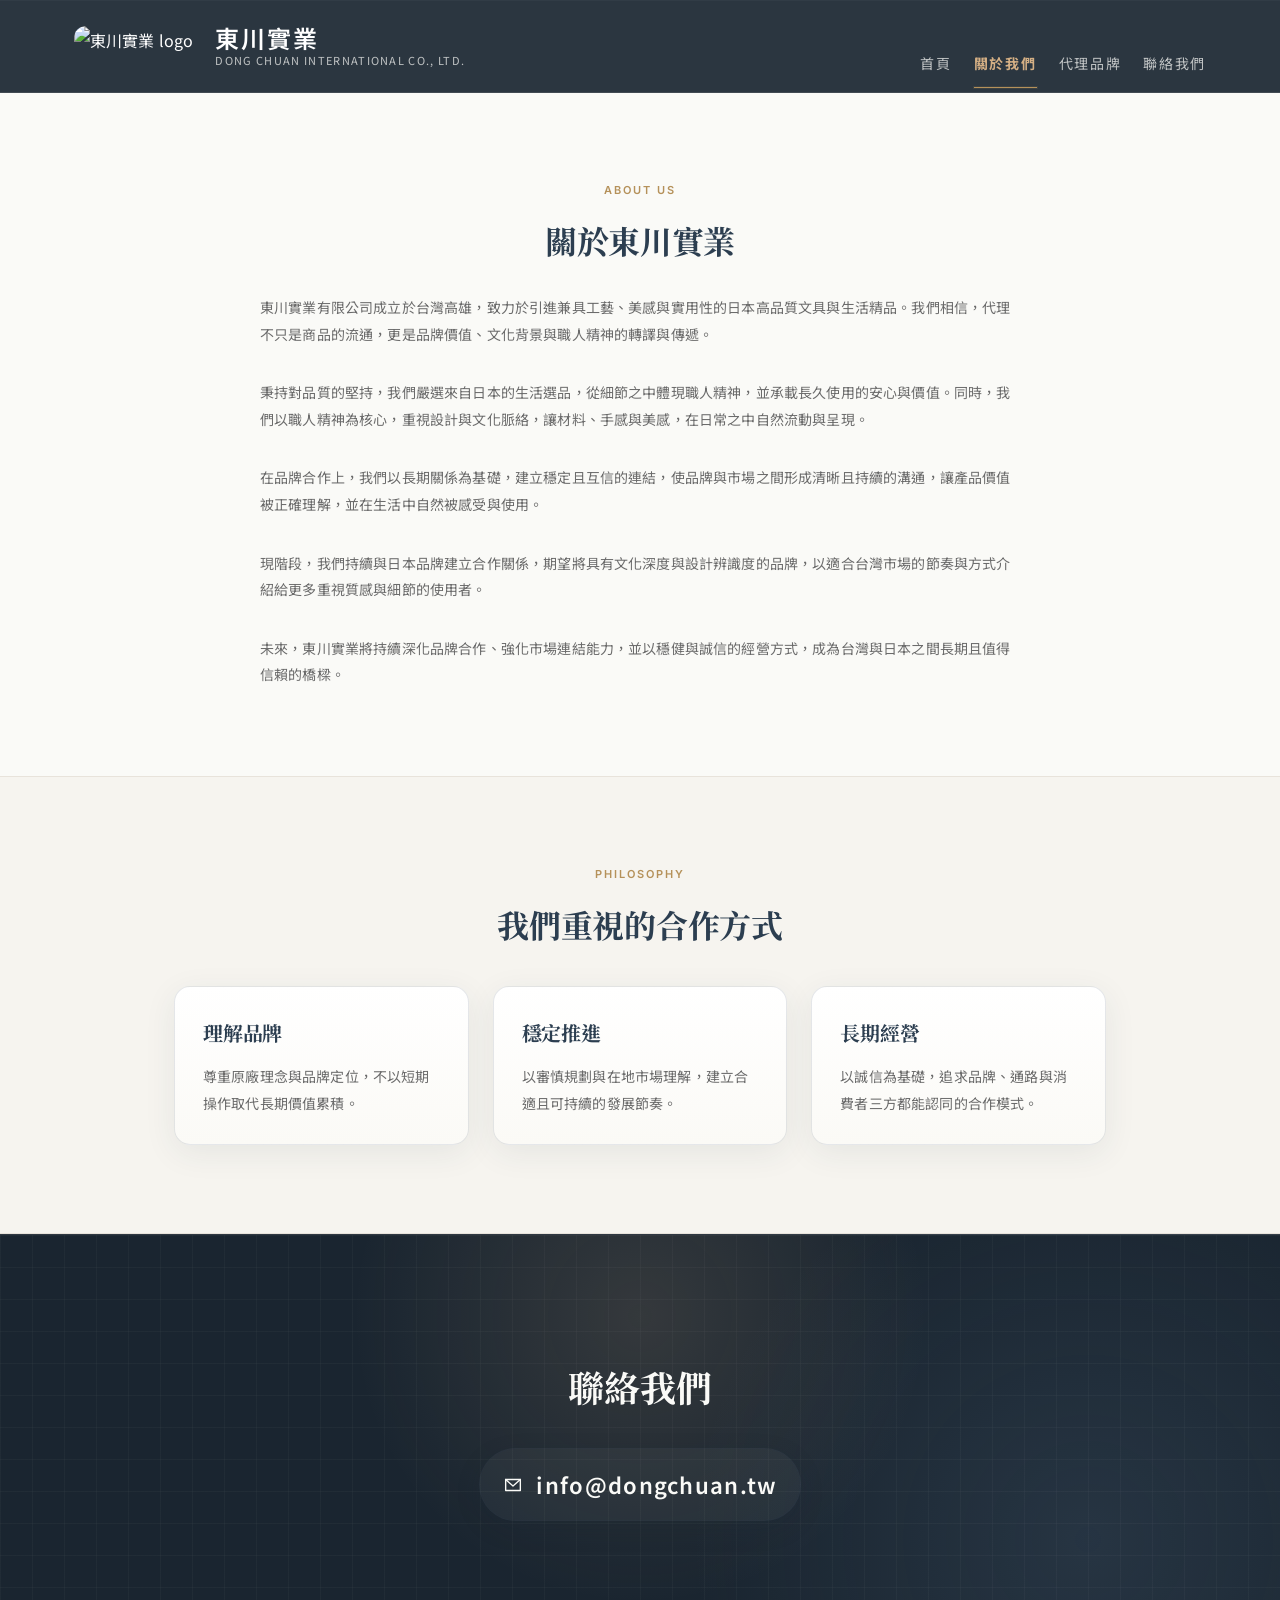
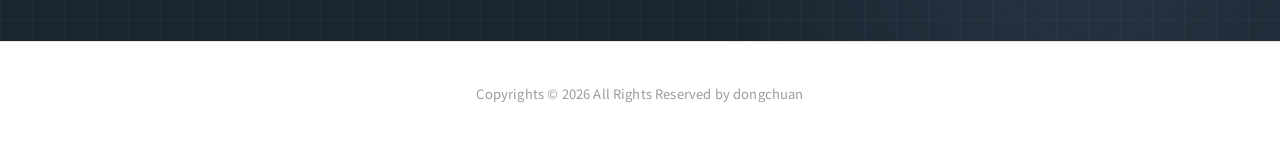
==== commit aa0752f3: "seo: add Miyabi Note AEO metadata" ====
--- a/about/index.html
+++ b/about/index.html
@@ -108,16 +108,16 @@
       <div class="container narrow">
         <div class="section-heading center">
           <p class="eyebrow">ABOUT US</p>
-          <h1 class="">關於東川實業</h1>
+          <h2 class="">關於東川實業</h2>
         </div>
         <p class="lead">
-          東川實業有限公司成立於台灣高雄，致力於日本品牌代理、日本文具代理與生活精品代理，持續引進兼具工藝、美感與實用性的日本高品質選品。我們相信，代理不只是商品的流通，更是品牌價值、文化背景與職人精神的轉譯與傳遞。
+          東川實業有限公司成立於台灣高雄，致力於引進兼具工藝、美感與實用性的日本高品質文具與生活精品。我們相信，代理不只是商品的流通，更是品牌價值、文化背景與職人精神的轉譯與傳遞。
         </p>
         <p class="lead">
-          秉持對品質的堅持，我們嚴選來自日本的文具與生活選品，從細節之中體現職人精神，並承載長久使用的安心與價值。同時，我們以職人精神為核心，重視設計與文化脈絡，讓材料、手感與美感，在日常之中自然流動與呈現。
+          秉持對品質的堅持，我們嚴選來自日本的生活選品，從細節之中體現職人精神，並承載長久使用的安心與價值。同時，我們以職人精神為核心，重視設計與文化脈絡，讓材料、手感與美感，在日常之中自然流動與呈現。
         </p>
         <p class="lead">
-          在品牌合作上，我們以長期關係為基礎，建立穩定且互信的連結，使品牌與市場之間形成清晰且持續的溝通，讓日本品牌代理與台灣市場導入能夠穩定推進，讓產品價值被正確理解，並在生活中自然被感受與使用。
+          在品牌合作上，我們以長期關係為基礎，建立穩定且互信的連結，使品牌與市場之間形成清晰且持續的溝通，讓產品價值被正確理解，並在生活中自然被感受與使用。
         </p>
         <p class="lead">
           現階段，我們持續與日本品牌建立合作關係，期望將具有文化深度與設計辨識度的品牌，以適合台灣市場的節奏與方式介紹給更多重視質感與細節的使用者。
--- a/assets/css/style.css
+++ b/assets/css/style.css
@@ -432,6 +432,7 @@
 }
 
 .page-hero h1,
+.section-heading h1,
 .section-heading h2,
 .team-card h3,
 .philosophy-grid h3,
@@ -470,6 +471,7 @@
   padding-bottom: 88px;
 }
 
+.section-heading h1,
 .section-heading h2,
 .home-placeholder-title {
   margin: 0 0 14px;
@@ -752,11 +754,30 @@
   padding-bottom: 88px;
 }
 
+.brand-intro {
+  max-width: 760px;
+  margin: 0 auto;
+}
+
+.brand-intro h1 {
+  margin-bottom: 20px;
+  font-size: clamp(38px, 5vw, 52px);
+  line-height: 1.2;
+  letter-spacing: 0.04em;
+}
+
+.brand-intro .section-desc {
+  max-width: 720px;
+  font-size: 18px;
+  line-height: 2;
+}
+
 .brand-products {
-  margin-top: 32px;
+  margin-top: 56px;
   display: grid;
-  grid-template-columns: repeat(3, minmax(0, 1fr));
-  gap: 24px;
+  grid-template-columns: repeat(auto-fit, minmax(320px, 360px));
+  justify-content: center;
+  gap: 32px;
   align-items: stretch;
 }
 
@@ -765,7 +786,7 @@
   border: 1px solid var(--border);
   border-radius: var(--radius-lg);
   overflow: hidden;
-  box-shadow: var(--shadow-soft);
+  box-shadow: var(--shadow-card);
   height: 100%;
   display: flex;
   flex-direction: column;
@@ -773,7 +794,7 @@
 
 .pcard-v-image {
   width: 100%;
-  height: 240px;
+  height: 260px;
   border-bottom: 1px solid var(--border);
   background:
     linear-gradient(135deg, rgba(93, 122, 150, 0.15), rgba(181, 145, 90, 0.2)),
@@ -806,25 +827,25 @@
 }
 
 .pcard-v-body {
-  padding: 22px 24px 26px;
+  padding: 28px 26px 30px;
   flex: 1;
   display: flex;
   flex-direction: column;
 }
 
 .pcard-v-name {
-  margin: 0 0 18px;
+  margin: 0 0 16px;
   font-family: var(--font-serif);
-  font-size: 20px;
+  font-size: 18px;
   font-weight: 700;
-  line-height: 1.45;
+  line-height: 1.55;
   color: var(--primary);
 }
 
 .pcard-v-desc {
   margin: 0;
   font-size: 14px;
-  line-height: 1.9;
+  line-height: 2;
   color: var(--text-secondary);
   flex: 1;
 }
@@ -1382,11 +1403,13 @@
   line-height: 1.8;
 }
 
+.section-heading h1,
 .section-heading h2,
 .contact-cta-title {
   font-family: var(--font-serif);
 }
 
+.section-heading h1,
 .section-heading h2 {
   margin-bottom: 14px;
 }
@@ -2120,6 +2143,26 @@
     padding-bottom: 72px;
   }
 
+  .brand-intro {
+    max-width: 100%;
+  }
+
+  .brand-intro h1 {
+    margin-bottom: 16px;
+    font-size: 34px;
+  }
+
+  .brand-intro .section-desc {
+    max-width: 560px;
+    font-size: 16px;
+    line-height: 1.9;
+  }
+
+  .brand-products {
+    margin-top: 40px;
+    gap: 24px;
+  }
+
   .contact-cta .container {
     padding-top: 92px;
     padding-bottom: 92px;
